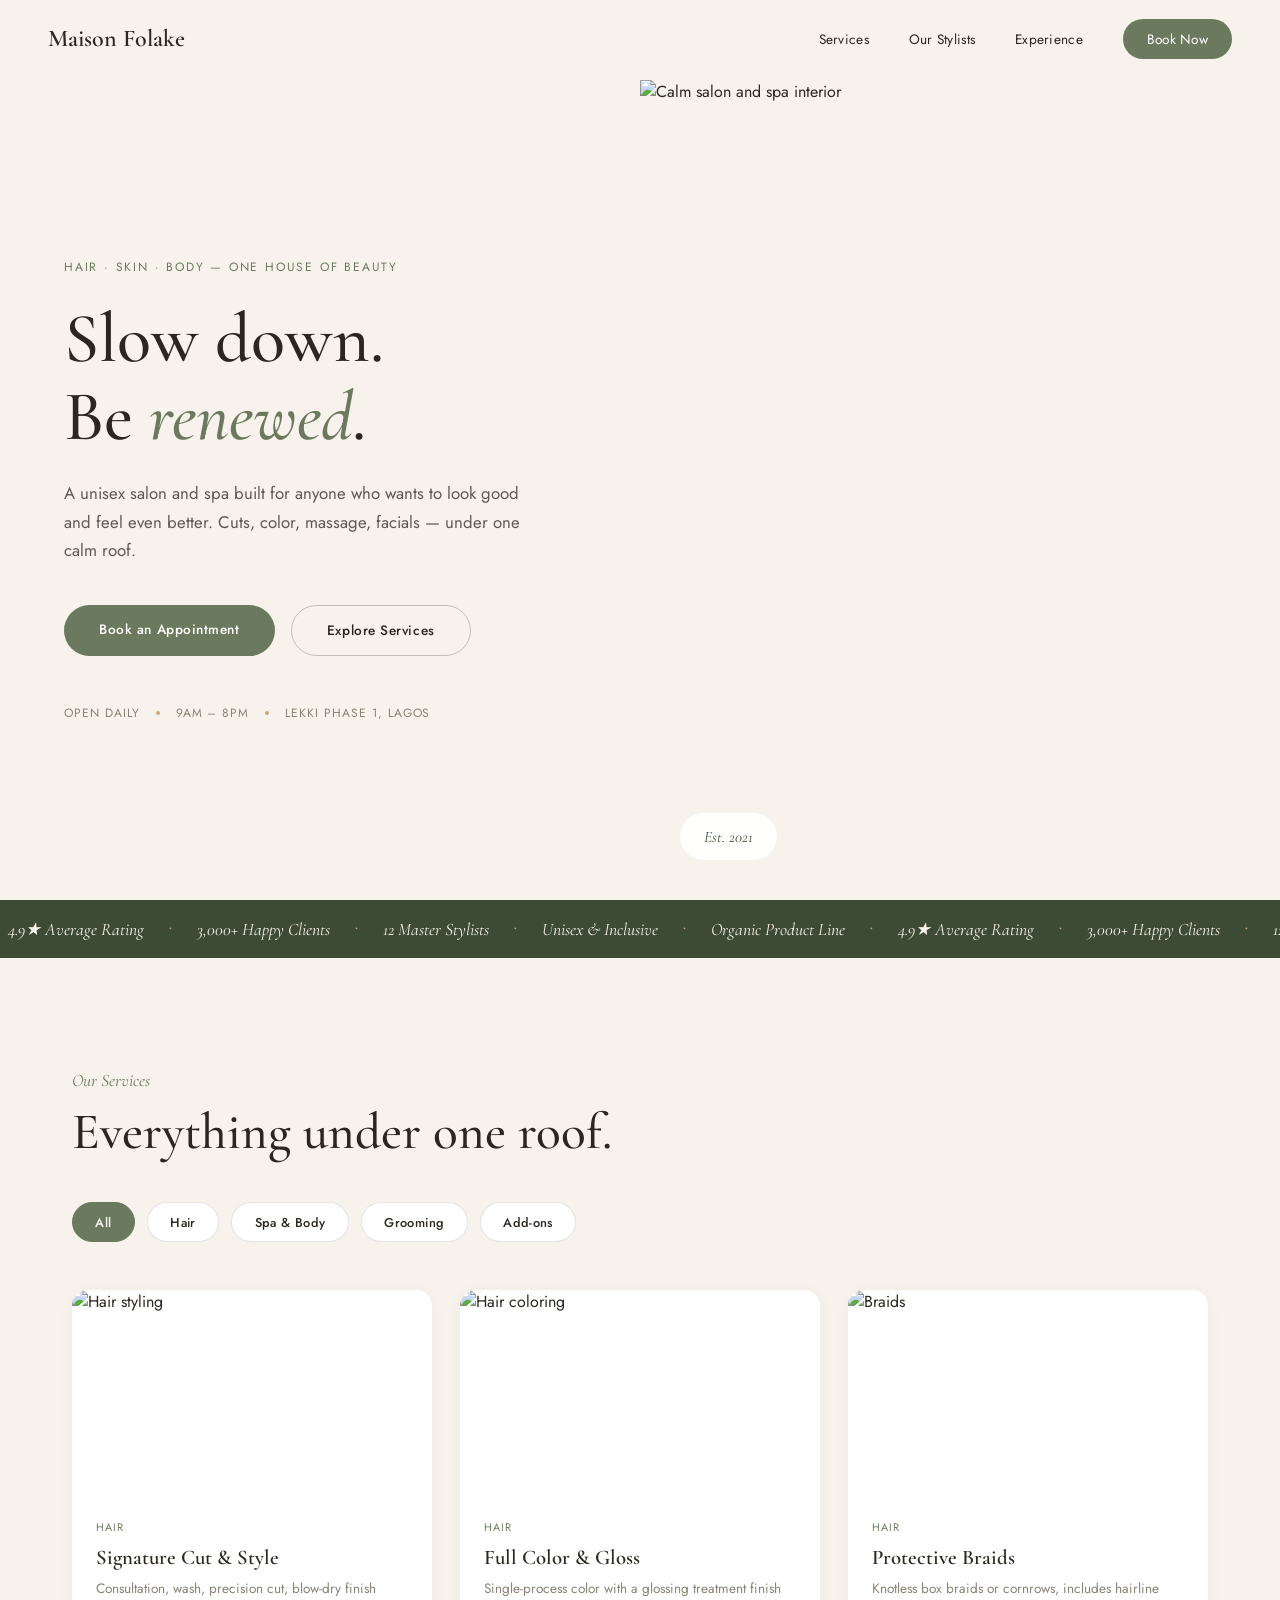
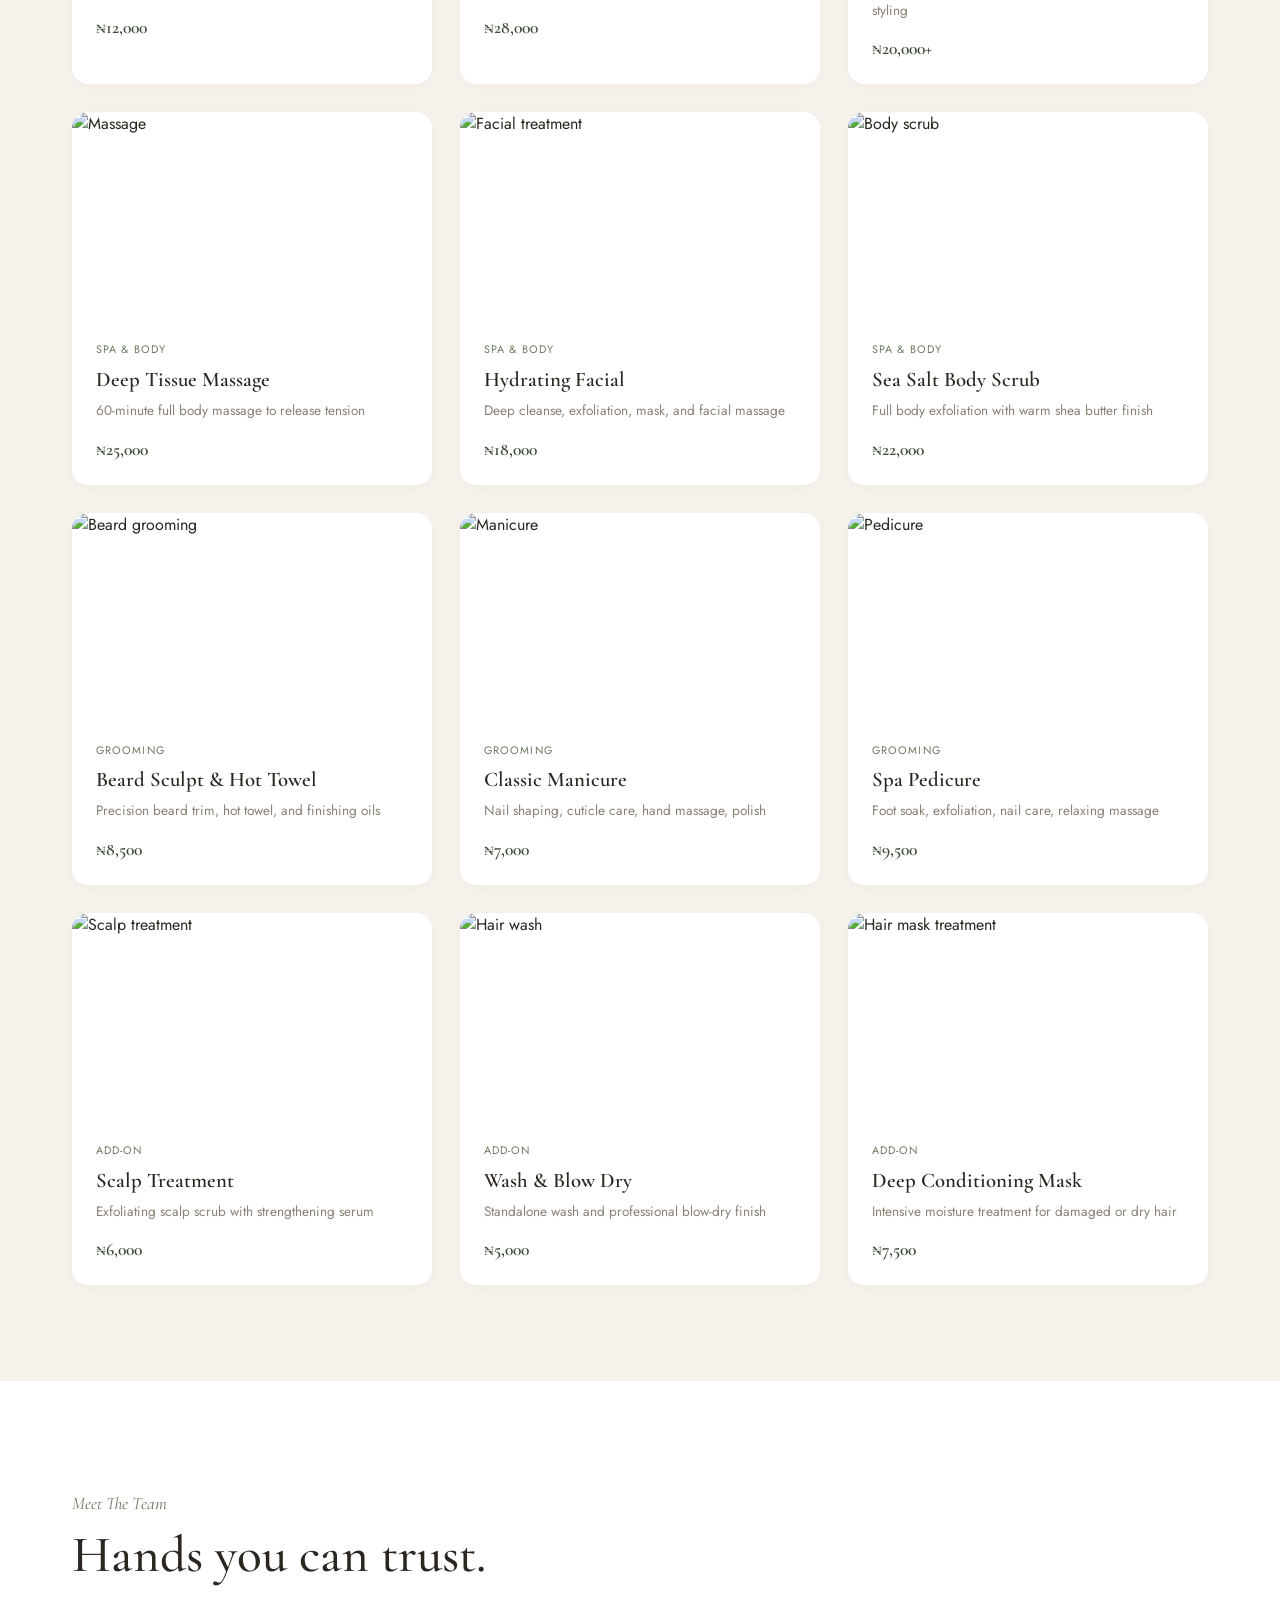
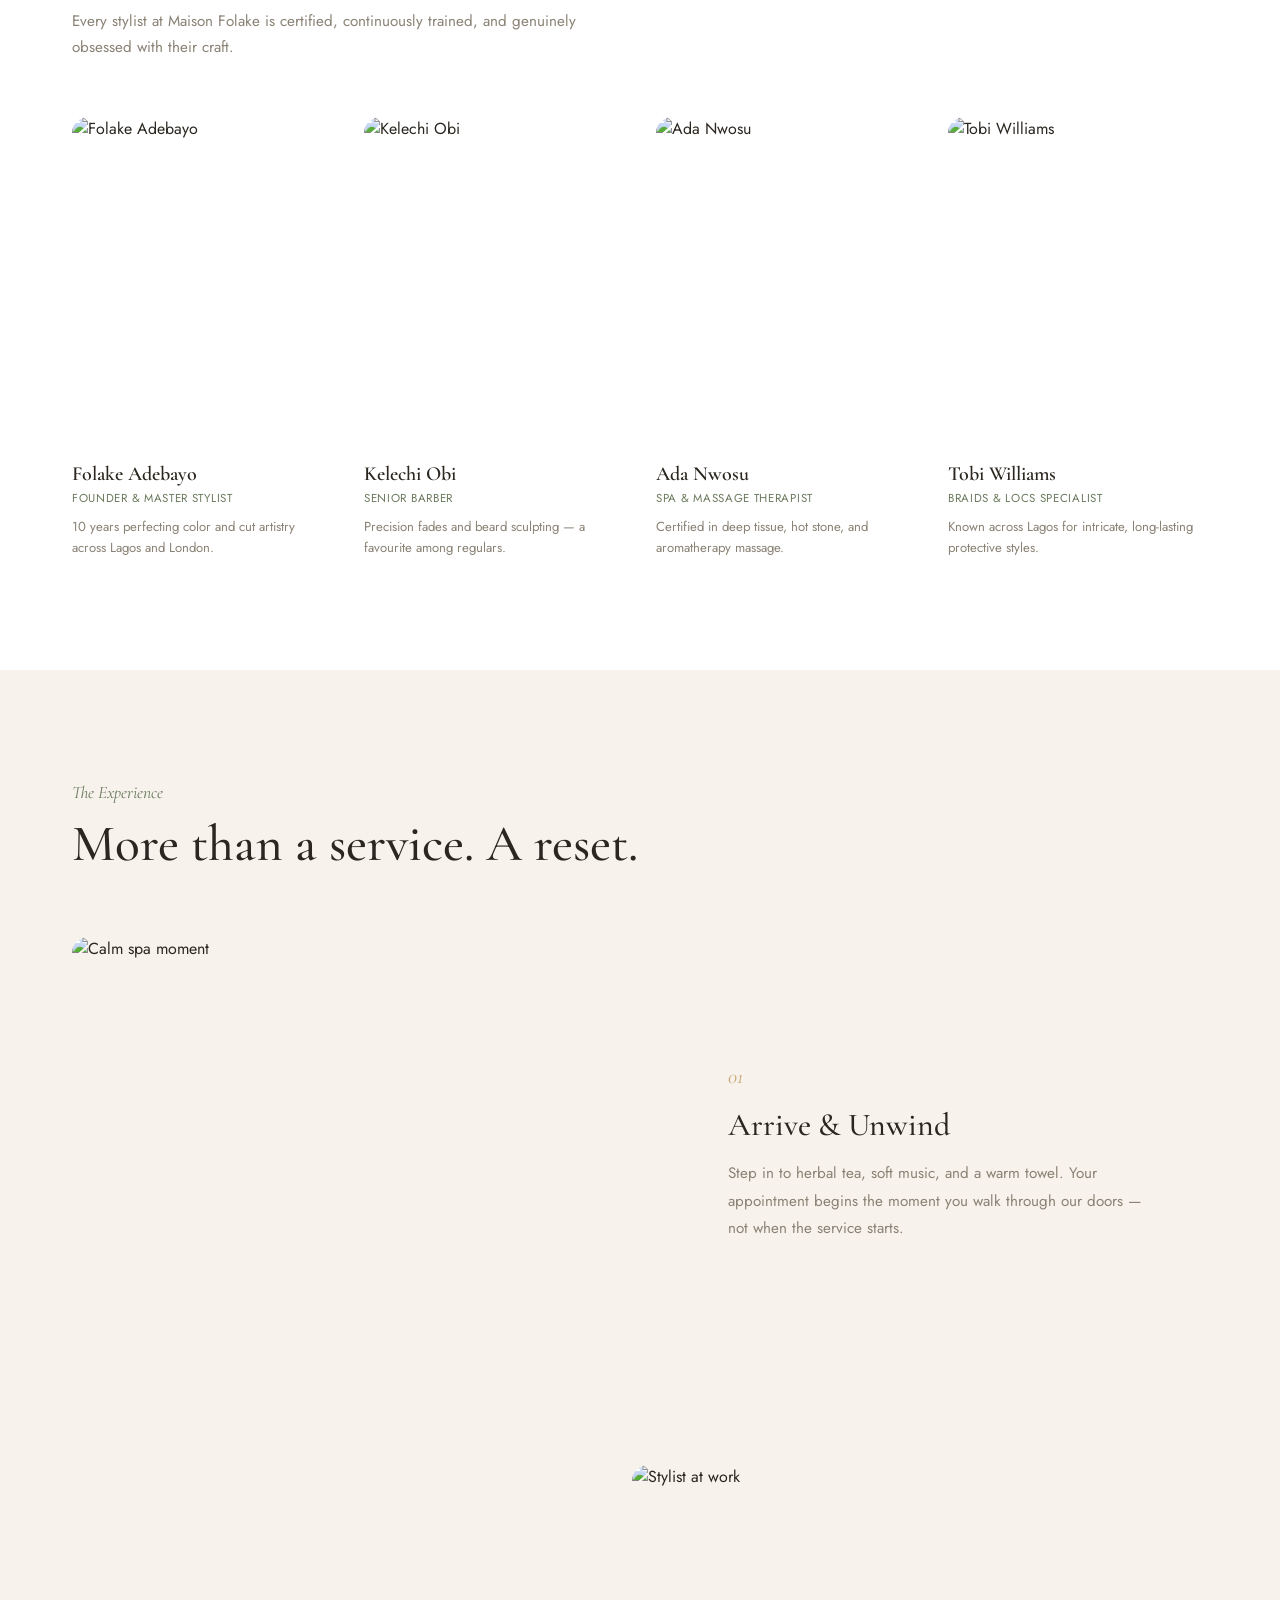
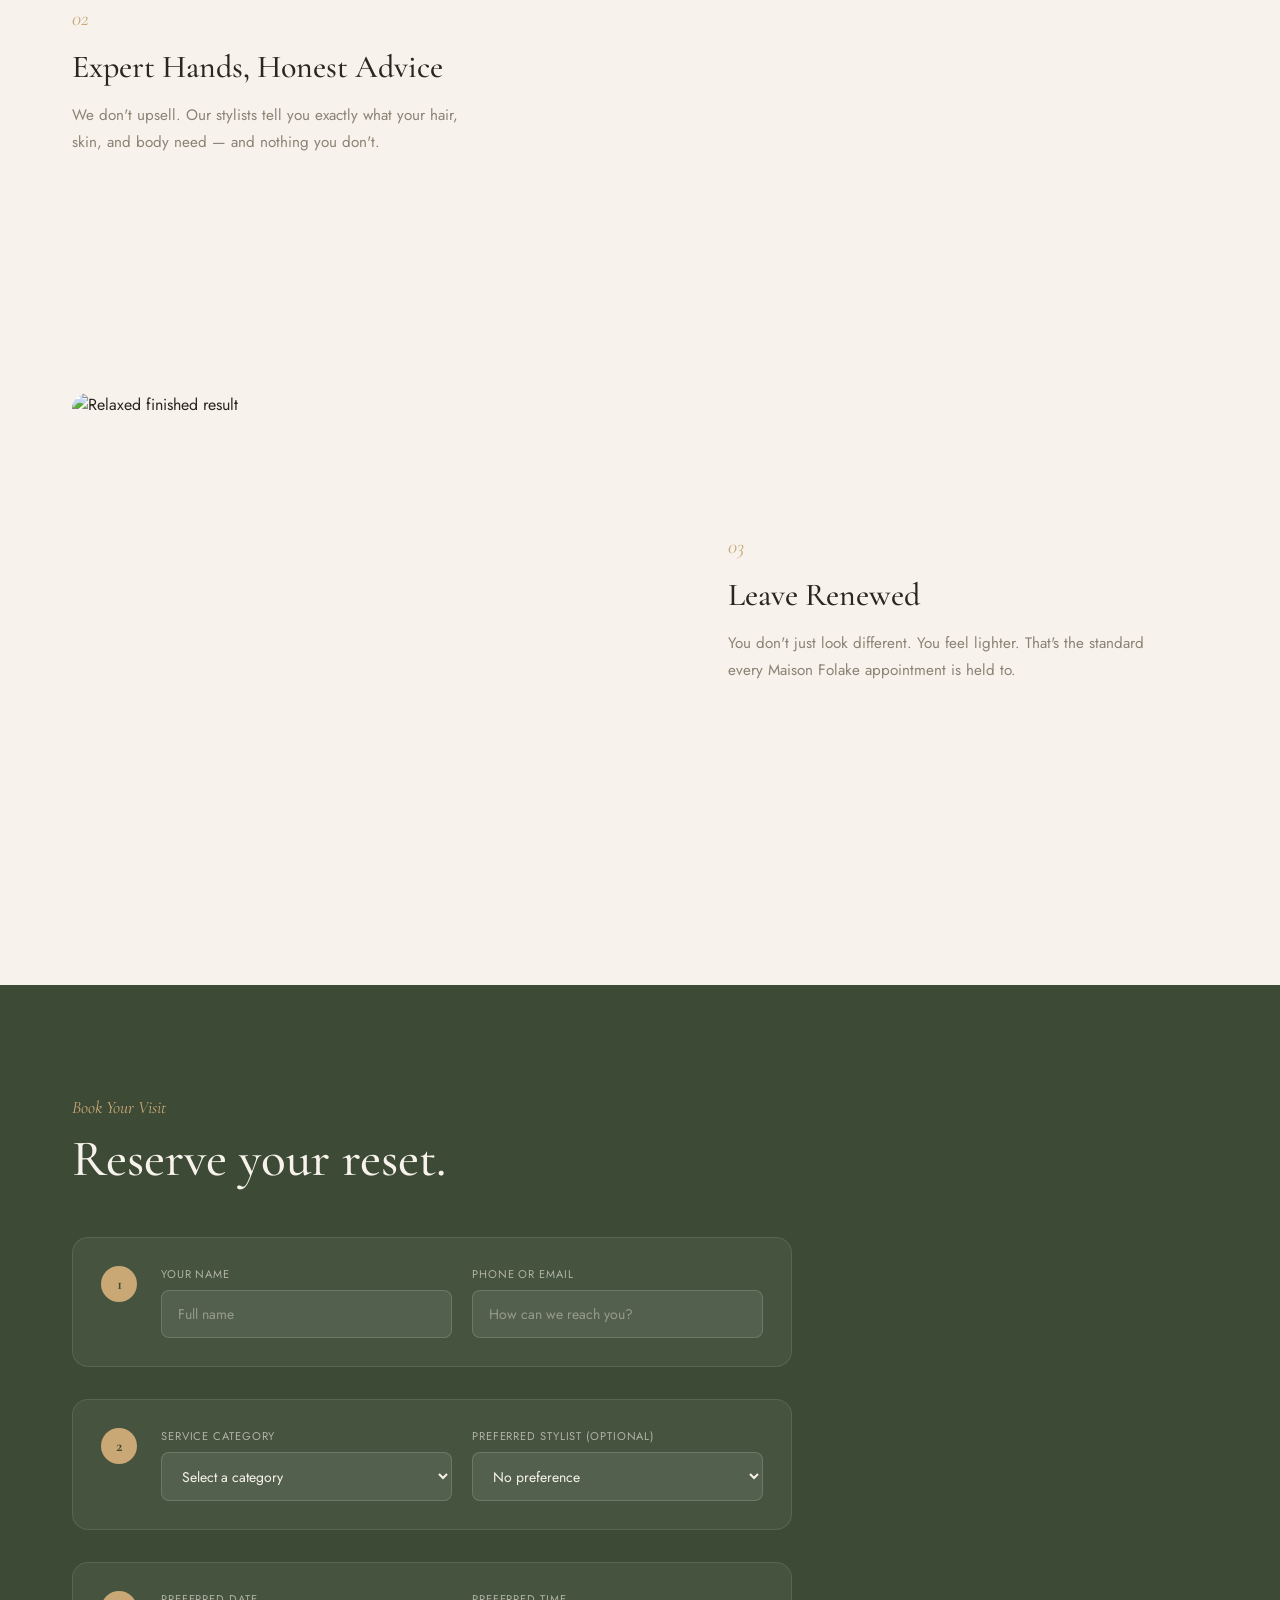
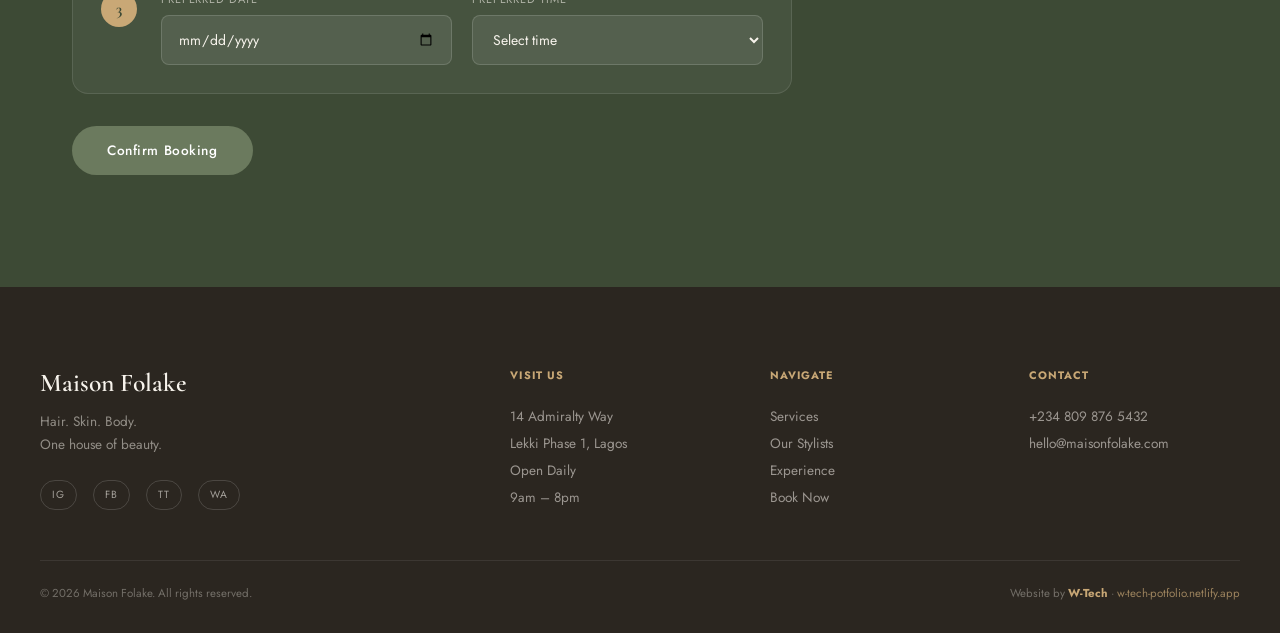
==== index.html @ 44c8b6e4 "Rename salon.html to index.html" ====
<!DOCTYPE html>
<html lang="en">
<head>
  <meta charset="UTF-8" />
  <meta name="viewport" content="width=device-width, initial-scale=1.0" />
  <title>Maison Folake — Salon & Spa</title>
  <link rel="preconnect" href="https://fonts.googleapis.com" />
  <link rel="preconnect" href="https://fonts.gstatic.com" crossorigin />
  <link href="https://fonts.googleapis.com/css2?family=Cormorant+Garamond:ital,wght@0,400;0,500;0,600;0,700;1,400;1,500&family=Jost:wght@300;400;500;600&display=swap" rel="stylesheet" />
  <link rel="stylesheet" href="salon.css" />
  <!-- EmailJS SDK — must load before salon.js so emailjs is available -->
  <script src="https://cdn.jsdelivr.net/npm/@emailjs/browser@4/dist/email.min.js"></script>
</head>
<body>

  <!-- =============================================
       NAV
  ============================================= -->
  <nav class="nav" id="nav">
    <a href="#" class="nav-logo">Maison Folake</a>
    <ul class="nav-links">
      <li><a href="#services">Services</a></li>
      <li><a href="#team">Our Stylists</a></li>
      <li><a href="#experience">Experience</a></li>
      <li><a href="#book" class="nav-cta" id="cta">Book Now</a></li>
    </ul>
    <button class="hamburger" id="hamburger" aria-label="Open menu">
      <span></span><span></span><span></span>
    </button>
  </nav>

  <div class="menu-overlay" id="menuOverlay"></div>

  <div class="mobile-menu" id="mobileMenu">
    <a href="#services" class="mobile-link">Services</a>
    <a href="#team" class="mobile-link">Our Stylists</a>
    <a href="#experience" class="mobile-link">Experience</a>
    <a href="#book" class="nav-cta">Book Now</a>
  </div>


  <!-- =============================================

       IMAGE: A calm, bright salon/spa interior or a relaxed
       treatment moment. Avoiding anything gendered.
  ============================================= -->
  <section class="hero" id="home">
    <div class="hero-text">
      <span class="hero-eyebrow">Hair · Skin · Body — One House of Beauty</span>
      <h1 class="hero-title">Slow down.<br />Be <em>renewed</em>.</h1>
      <p class="hero-sub">A unisex salon and spa built for anyone who wants to look good and feel even better. Cuts, color, massage, facials — under one calm roof.</p>
      <div class="hero-actions">
        <a href="#book" class="btn btn-sage">Book an Appointment</a>
        <a href="#services" class="btn btn-outline">Explore Services</a>
      </div>
      <div class="hero-meta">
        <span class="meta-mono">Open Daily</span>
        <span class="meta-divider"></span>
        <span class="meta-mono">9am – 8pm</span>
        <span class="meta-divider"></span>
        <span class="meta-mono">Lekki Phase 1, Lagos</span>
      </div>
    </div>
    <div class="hero-image">
      <!-- IMAGE: Replace src below -->
      <img src="https://images.unsplash.com/photo-1600948836101-f9ffda59d250?w=900&q=80" alt="Calm salon and spa interior" />
      <div class="hero-image-tag">
        <span class="tag-script">Est. 2021</span>
      </div>
    </div>
  </section>


  <!-- =============================================
       TRUST STRIP — horizontal auto-scrolling marquee
  ============================================= -->
  <div class="marquee-wrap">
    <div class="marquee-track">
      <span class="marquee-item">4.9★ Average Rating</span>
      <span class="marquee-dot">•</span>
      <span class="marquee-item">3,000+ Happy Clients</span>
      <span class="marquee-dot">•</span>
      <span class="marquee-item">12 Master Stylists</span>
      <span class="marquee-dot">•</span>
      <span class="marquee-item">Unisex & Inclusive</span>
      <span class="marquee-dot">•</span>
      <span class="marquee-item">Organic Product Line</span>
      <span class="marquee-dot">•</span>
      <!-- duplicate set for seamless loop -->
      <span class="marquee-item">4.9★ Average Rating</span>
      <span class="marquee-dot">•</span>
      <span class="marquee-item">3,000+ Happy Clients</span>
      <span class="marquee-dot">•</span>
      <span class="marquee-item">12 Master Stylists</span>
      <span class="marquee-dot">•</span>
      <span class="marquee-item">Unisex & Inclusive</span>
      <span class="marquee-dot">•</span>
      <span class="marquee-item">Organic Product Line</span>
      <span class="marquee-dot">•</span>
    </div>
  </div>


  <!-- =============================================
       SERVICES — Filterable card grid

       IMAGES: Each service card needs a small image.
       Search ideas per category:
         Hair      → "hair salon styling"
         Spa       → "spa massage treatment"
         Grooming  → "barber grooming beard"
         Add-ons   → "scalp treatment hair wash"
       Ideal size: 400x300px each
  ============================================= -->
  <section class="services" id="services">
    <div class="container">
      <span class="section-eyebrow">Our Services</span>
      <h2 class="section-title">Everything under one roof.</h2>

      <div class="filter-bar" role="tablist">
        <button class="filter-btn active" data-filter="all">All</button>
        <button class="filter-btn" data-filter="hair">Hair</button>
        <button class="filter-btn" data-filter="spa">Spa & Body</button>
        <button class="filter-btn" data-filter="grooming">Grooming</button>
        <button class="filter-btn" data-filter="addons">Add-ons</button>
      </div>

      <div class="service-grid" id="serviceGrid">

        <div class="service-card" data-category="hair">
          <div class="service-img">
            <img src="https://images.unsplash.com/photo-1567894340315-735d7c361db0?q=80&w=400&auto=format&fit=crop&ixlib=rb-4.1.0" alt="Hair styling" />
          </div>
          <div class="service-info">
            <span class="service-cat">Hair</span>
            <h3>Signature Cut & Style</h3>
            <p>Consultation, wash, precision cut, blow-dry finish</p>
            <span class="service-price">₦12,000</span>
          </div>
        </div>

        <div class="service-card" data-category="hair">
          <div class="service-img">
            <img src="https://plus.unsplash.com/premium_photo-1664537434872-db1649ce689f?q=80&w=400&auto=format&fit=crop&ixlib=rb-4.1.0" alt="Hair coloring" />
          </div>
          <div class="service-info">
            <span class="service-cat">Hair</span>
            <h3>Full Color & Gloss</h3>
            <p>Single-process color with a glossing treatment finish</p>
            <span class="service-price">₦28,000</span>
          </div>
        </div>

        <div class="service-card" data-category="hair">
          <div class="service-img">
            <img src="https://images.unsplash.com/photo-1763048208932-cbe149724374?q=80&w=400&auto=format&fit=crop&ixlib=rb-4.1.0" alt="Braids" />
          </div>
          <div class="service-info">
            <span class="service-cat">Hair</span>
            <h3>Protective Braids</h3>
            <p>Knotless box braids or cornrows, includes hairline styling</p>
            <span class="service-price">₦20,000+</span>
          </div>
        </div>

        <div class="service-card" data-category="spa">
          <div class="service-img">
            <img src="https://images.unsplash.com/photo-1677682693087-711e24efaa69?q=80&w=400&auto=format&fit=crop&ixlib=rb-4.1.0" alt="Massage" />
          </div>
          <div class="service-info">
            <span class="service-cat">Spa & Body</span>
            <h3>Deep Tissue Massage</h3>
            <p>60-minute full body massage to release tension</p>
            <span class="service-price">₦25,000</span>
          </div>
        </div>

        <div class="service-card" data-category="spa">
          <div class="service-img">
            <img src="https://images.unsplash.com/photo-1570172619644-dfd03ed5d881?w=400&q=80" alt="Facial treatment" />
          </div>
          <div class="service-info">
            <span class="service-cat">Spa & Body</span>
            <h3>Hydrating Facial</h3>
            <p>Deep cleanse, exfoliation, mask, and facial massage</p>
            <span class="service-price">₦18,000</span>
          </div>
        </div>

        <div class="service-card" data-category="spa">
          <div class="service-img">
            <img src="https://images.unsplash.com/photo-1571781926291-c477ebfd024b?w=400&q=80" alt="Body scrub" />
          </div>
          <div class="service-info">
            <span class="service-cat">Spa & Body</span>
            <h3>Sea Salt Body Scrub</h3>
            <p>Full body exfoliation with warm shea butter finish</p>
            <span class="service-price">₦22,000</span>
          </div>
        </div>

        <div class="service-card" data-category="grooming">
          <div class="service-img">
            <img src="https://images.unsplash.com/photo-1599351431202-1e0f0137899a?w=400&q=80" alt="Beard grooming" />
          </div>
          <div class="service-info">
            <span class="service-cat">Grooming</span>
            <h3>Beard Sculpt & Hot Towel</h3>
            <p>Precision beard trim, hot towel, and finishing oils</p>
            <span class="service-price">₦8,500</span>
          </div>
        </div>

        <div class="service-card" data-category="grooming">
          <div class="service-img">
            <img src="https://images.unsplash.com/photo-1610992015732-2449b76344bc?w=400&q=80" alt="Manicure" />
          </div>
          <div class="service-info">
            <span class="service-cat">Grooming</span>
            <h3>Classic Manicure</h3>
            <p>Nail shaping, cuticle care, hand massage, polish</p>
            <span class="service-price">₦7,000</span>
          </div>
        </div>

        <div class="service-card" data-category="grooming">
          <div class="service-img">
            <img src="https://images.unsplash.com/photo-1519014816548-bf5fe059798b?w=400&q=80" alt="Pedicure" />
          </div>
          <div class="service-info">
            <span class="service-cat">Grooming</span>
            <h3>Spa Pedicure</h3>
            <p>Foot soak, exfoliation, nail care, relaxing massage</p>
            <span class="service-price">₦9,500</span>
          </div>
        </div>

        <div class="service-card" data-category="addons">
          <div class="service-img">
            <img src="https://images.unsplash.com/photo-1519415943484-9fa1873496d4?w=400&q=80" alt="Scalp treatment" />
          </div>
          <div class="service-info">
            <span class="service-cat">Add-on</span>
            <h3>Scalp Treatment</h3>
            <p>Exfoliating scalp scrub with strengthening serum</p>
            <span class="service-price">₦6,000</span>
          </div>
        </div>

        <div class="service-card" data-category="addons">
          <div class="service-img">
            <img src="https://images.unsplash.com/photo-1522338242992-e1a54906a8da?w=400&q=80" alt="Hair wash" />
          </div>
          <div class="service-info">
            <span class="service-cat">Add-on</span>
            <h3>Wash & Blow Dry</h3>
            <p>Standalone wash and professional blow-dry finish</p>
            <span class="service-price">₦5,000</span>
          </div>
        </div>

        <div class="service-card" data-category="addons">
          <div class="service-img">
            <img src="https://images.unsplash.com/photo-1607779097040-26e80aa78e66?w=400&q=80" alt="Hair mask treatment" />
          </div>
          <div class="service-info">
            <span class="service-cat">Add-on</span>
            <h3>Deep Conditioning Mask</h3>
            <p>Intensive moisture treatment for damaged or dry hair</p>
            <span class="service-price">₦7,500</span>
          </div>
        </div>

      </div>
    </div>
  </section>


  <!-- =============================================
       MEET THE TEAM
       IMAGES: Portrait photos, friendly/professional headshots
       Ideal size: 400x500px (portrait orientation)
  ============================================= -->
  <section class="team" id="team">
    <div class="container">
      <span class="section-eyebrow">Meet The Team</span>
      <h2 class="section-title">Hands you can trust.</h2>
      <p class="team-intro">Every stylist at Maison Folake is certified, continuously trained, and genuinely obsessed with their craft.</p>

      <div class="team-grid">
        <div class="team-card">
          <div class="team-img">
            <img src="https://images.unsplash.com/photo-1699220274995-a37956b7e43e?w=400&q=75&auto=format&fit=crop&ixlib=rb-4.1.0" alt="Folake Adebayo" />
          </div>
          <h3>Folake Adebayo</h3>
          <span class="team-role">Founder & Master Stylist</span>
          <p>10 years perfecting color and cut artistry across Lagos and London.</p>
        </div>

        <div class="team-card">
          <div class="team-img">
            <img src="https://images.unsplash.com/photo-1523477800337-966dbabe060b?w=400&q=75&auto=format&fit=crop&ixlib=rb-4.1.0" alt="Kelechi Obi" />
          </div>
          <h3>Kelechi Obi</h3>
          <span class="team-role">Senior Barber</span>
          <p>Precision fades and beard sculpting — a favourite among regulars.</p>
        </div>

        <div class="team-card">
          <div class="team-img">
            <img src="https://images.unsplash.com/photo-1651446924721-57593c3a4e52?w=400&q=75&auto=format&fit=crop&ixlib=rb-4.1.0" alt="Ada Nwosu" />
          </div>
          <h3>Ada Nwosu</h3>
          <span class="team-role">Spa & Massage Therapist</span>
          <p>Certified in deep tissue, hot stone, and aromatherapy massage.</p>
        </div>

        <div class="team-card">
          <div class="team-img">
            <img src="https://images.unsplash.com/photo-1593717761902-ac814190dc8e?w=400&q=75&auto=format&fit=crop&ixlib=rb-4.1.0" alt="Tobi Williams" />
          </div>
          <h3>Tobi Williams</h3>
          <span class="team-role">Braids & Locs Specialist</span>
          <p>Known across Lagos for intricate, long-lasting protective styles.</p>
        </div>
      </div>
    </div>
  </section>


  <!-- =============================================
       THE EXPERIENCE — editorial alternating layout
       IMAGES: 3 calming, editorial spa/salon moments
       Search: "spa relaxation editorial" / "salon natural light moment" if needed
       Ideal size: 1000x700px each
  ============================================= -->
  <section class="experience" id="experience">
    <div class="container">
      <span class="section-eyebrow">The Experience</span>
      <h2 class="section-title">More than a service. A reset.</h2>
    </div>

    <div class="experience-row">
      <div class="experience-img">
        <img src="https://images.unsplash.com/photo-1540555700478-4be289fbecef?w=1000&q=80" alt="Calm spa moment" />
      </div>
      <div class="experience-text">
        <span class="exp-num">01</span>
        <h3>Arrive & Unwind</h3>
        <p>Step in to herbal tea, soft music, and a warm towel. Your appointment begins the moment you walk through our doors — not when the service starts.</p>
      </div>
    </div>

    <div class="experience-row reverse">
      <div class="experience-img">
        <img src="https://images.unsplash.com/photo-1519415510236-718bdfcd89c8?w=1000&q=80" alt="Stylist at work" />
      </div>
      <div class="experience-text">
        <span class="exp-num">02</span>
        <h3>Expert Hands, Honest Advice</h3>
        <p>We don't upsell. Our stylists tell you exactly what your hair, skin, and body need — and nothing you don't.</p>
      </div>
    </div>

    <div class="experience-row">
      <div class="experience-img">
        <img src="https://images.unsplash.com/photo-1604654894610-df63bc536371?w=1000&q=80" alt="Relaxed finished result" />
      </div>
      <div class="experience-text">
        <span class="exp-num">03</span>
        <h3>Leave Renewed</h3>
        <p>You don't just look different. You feel lighter. That's the standard every Maison Folake appointment is held to.</p>
      </div>
    </div>
  </section>


  <!-- =============================================
       BOOKING — stepped visual layout
  ============================================= -->
  <section class="book-section" id="book">
    <div class="container">
      <span class="section-eyebrow">Book Your Visit</span>
      <h2 class="section-title">Reserve your reset.</h2>

      <form class="book-form" id="bookForm">
        <div class="step">
          <span class="step-num">1</span>
          <div class="step-fields">
            <div class="form-group">
              <label for="name">Your Name</label>
              <input type="text" id="name" placeholder="Full name" required />
            </div>
            <div class="form-group">
              <label for="contact">Phone or Email</label>
              <input type="text" id="contact" placeholder="How can we reach you?" required />
            </div>
          </div>
        </div>

        <div class="step">
          <span class="step-num">2</span>
          <div class="step-fields">
            <div class="form-group">
              <label for="category">Service Category</label>
              <select id="category" required>
                <option value="">Select a category</option>
                <option>Hair</option>
                <option>Spa & Body</option>
                <option>Grooming</option>
                <option>Not sure — advise me</option>
              </select>
            </div>
            <div class="form-group">
              <label for="stylist">Preferred Stylist (optional)</label>
              <select id="stylist">
                <option value="">No preference</option>
                <option>Folake Adebayo</option>
                <option>Kelechi Obi</option>
                <option>Ada Nwosu</option>
                <option>Tobi Williams</option>
              </select>
            </div>
          </div>
        </div>

        <div class="step">
          <span class="step-num">3</span>
          <div class="step-fields">
            <div class="form-group">
              <label for="bdate">Preferred Date</label>
              <input type="date" id="bdate" required />
            </div>
            <div class="form-group">
              <label for="btime">Preferred Time</label>
              <select id="btime" required>
                <option value="">Select time</option>
                <option>9:00 AM</option>
                <option>10:00 AM</option>
                <option>11:00 AM</option>
                <option>12:00 PM</option>
                <option>1:00 PM</option>
                <option>2:00 PM</option>
                <option>3:00 PM</option>
                <option>4:00 PM</option>
                <option>5:00 PM</option>
                <option>6:00 PM</option>
                <option>7:00 PM</option>
              </select>
            </div>
          </div>
        </div>

        <button type="submit" class="btn btn-sage full-btn">Confirm Booking</button>
        <div class="form-success" id="formSuccess">
          ✓ Booking received — we'll confirm by phone or email shortly.
        </div>
      </form>
    </div>
  </section>


  <!-- =============================================
       FOOTER
  ============================================= -->
  <footer class="footer">
    <div class="footer-inner">
      <div class="footer-brand">
        <span class="footer-logo">Maison Folake</span>
        <p>Hair. Skin. Body.<br />One house of beauty.</p>
        <div class="footer-social">
          <a href="#" aria-label="Instagram">IG</a>
          <a href="#" aria-label="Facebook">FB</a>
          <a href="#" aria-label="TikTok">TT</a>
          <a href="#" aria-label="WhatsApp">WA</a>
        </div>
      </div>
      <div class="footer-col">
        <h4>Visit Us</h4>
        <p>14 Admiralty Way<br />Lekki Phase 1, Lagos</p>
        <p>Open Daily<br />9am – 8pm</p>
      </div>
      <div class="footer-col">
        <h4>Navigate</h4>
        <a href="#services">Services</a>
        <a href="#team">Our Stylists</a>
        <a href="#experience">Experience</a>
        <a href="#book">Book Now</a>
      </div>
      <div class="footer-col">
        <h4>Contact</h4>
        <a href="tel:+2348098765432">+234 809 876 5432</a>
        <a href="mailto:hello@maisonfolake.com">hello@maisonfolake.com</a>
      </div>
    </div>
    <div class="footer-bottom">
      <span>© 2026 Maison Folake. All rights reserved.</span>
      <span class="footer-credit">
        Website by <strong>W-Tech</strong> ·
        <a href="https://w-tech-potfolio.netlify.app" target="_blank">w-tech-potfolio.netlify.app</a>
      </span>
    </div>
  </footer>

  <script src="salon.js"></script>
</body>
</html>
---- salon.css ----
/* ============================================================
   MAISON FOLAKE — salon.css

   PALETTE:
   --cream:      #F7F3EC  (page background)
   --white:      #FFFFFF  (cards)
   --sage:       #6B7A5E  (primary accent)
   --sage-dark:  #3D4A35  (hover, dark accents)
   --gold:       #C9A876  (secondary accent)
   --ink:        #2B2620  (body text)

   FONTS:
   Display → Cormorant Garamond
   Body    → Jost
============================================================ */

*, *::before, *::after { box-sizing: border-box; margin: 0; padding: 0; }

:root {
  --cream:     #F7F3EC;
  --white:     #FFFFFF;
  --sage:      #6B7A5E;
  --sage-dark: #3D4A35;
  --gold:      #C9A876;
  --ink:       #2B2620;
  --muted:     #8A8275;
  --display:   'Cormorant Garamond', Georgia, serif;
  --body:      'Jost', system-ui, sans-serif;
}

html { scroll-behavior: smooth; }

body {
  font-family: var(--body);
  background: var(--cream);
  color: var(--ink);
  overflow-x: hidden;
}

img { display: block; width: 100%; height: 100%; object-fit: cover; }
a   { text-decoration: none; color: inherit; }


/* ============================================================
   UTILITIES
============================================================ */

.container { max-width: 1200px; margin: 0 auto; padding: 0 2rem; }

.section-eyebrow {
  display: block;
  font-family: var(--display);
  font-style: italic;
  font-size: 1.1rem;
  color: var(--sage);
  margin-bottom: 0.75rem;
}

.section-title {
  font-family: var(--display);
  font-weight: 500;
  font-size: clamp(2rem, 4vw, 3.2rem);
  color: var(--ink);
  line-height: 1.15;
  margin-bottom: 1.5rem;
}

.btn {
  display: inline-block;
  font-family: var(--body);
  font-size: 0.85rem;
  font-weight: 500;
  letter-spacing: 0.04em;
  padding: 0.9rem 2.2rem;
  border-radius: 100px;   /* pill shape */
  transition: all 0.25s ease;
  cursor: pointer;
  border: none;
}
.btn-sage { background: var(--sage); color: var(--white); }
.btn-sage:hover {
  background: var(--sage-dark);
  transform: translateY(-1px);
  box-shadow: 0 10px 24px rgba(107,122,94,0.3);
}
.btn-outline {
  background: transparent;
  color: var(--ink);
  border: 1px solid rgba(43,38,32,0.25);
}
.btn-outline:hover { border-color: var(--sage); color: var(--sage); }


/* ============================================================
   NAV
============================================================ */

.nav {
  position: fixed;
  top: 0; left: 0; right: 0;
  z-index: 100;
  display: flex;
  align-items: center;
  justify-content: space-between;
  padding: 1.5rem 3rem;
  transition: all 0.4s ease;
}
.nav.scrolled {
  background: rgba(247,243,236,0.95);
  backdrop-filter: blur(10px);
  padding: 1rem 3rem;
  box-shadow: 0 10px 20px var(--white);
}
.nav-logo {
  font-family: var(--display);
  font-size: 1.5rem;
  font-weight: 600;
  color: var(--ink);
}
.nav-links { display: flex; gap: 2.5rem; list-style: none; align-items: center; }
.nav-links a {
  font-size: 0.85rem;
  font-weight: 400;
  color: var(--ink);
  letter-spacing: 0.02em;
  transition: color 0.2s;
}
.nav-links a:hover { color: var(--sage); }
.nav-cta {
  background: var(--sage) !important;
  color: var(--white) !important;
  padding: 0.6rem 1.5rem;
  border-radius: 100px;
}
.nav-cta:hover { background: var(--sage-dark) !important; }

.hamburger {
  display: none;
  flex-direction: column;
  gap: 5px;
  background: none;
  border: none;
  cursor: pointer;
}
.hamburger span { display: block; width: 24px; height: 1.5px; background: var(--ink); }

.menu-overlay {
  position: fixed;
  background-color: var(--ink);
  display: none;
  z-index: 95;
  inset: 0;
  transform: translate(10px);
  transition: transform 0.3s ease, opacity 0.3s ease;
}

.menu-overlay.open {
  display: flex;
  opacity: 0.6;
  transform: translate(-10px);
}

.mobile-menu {
  position: fixed;
  inset: 0;
  background: var(--cream);
  z-index: 99;
  display: flex;
  flex-direction: column;
  align-items: center;
  max-height: 0;
  justify-content: center;
  gap: 1.5rem;
  transform: translateY(-10px);
  box-shadow: 0 5px 10px var(--white);

  opacity: 0;
  visibility: hidden;
  pointer-events: none;
  transition: opacity 0.6s ease, visibility 0.4s ease, transform 0.5s ease;
}
.mobile-menu.open {
  opacity: 1;
  visibility: visible;
  pointer-events: auto;
  max-height: 400px;
  transition: all 0.4s ease;
}

.mobile-link {
  font-family: var(--display);
  font-size: 1.3rem;
  font-weight: 500;
  color: var(--ink);
  letter-spacing: 0.02em;
  padding: 0.4rem 0;
  position: relative;;

  /* Each link fades + lifts in slightly after the menu background fades in */
  opacity: 0;
  transform: translateY(10px);
  transition: opacity 0.6s ease, transform 0.6s ease, color 0.2s ease;
}
.mobile-menu.open .mobile-link {
  opacity: 1;
  transform: translateY(0);
}
/* Stagger each link slightly so they don't all arrive at once */
.mobile-menu.open .mobile-link:nth-child(1) { transition-delay: 0.08s; }
.mobile-menu.open .mobile-link:nth-child(2) { transition-delay: 0.14s; }
.mobile-menu.open .mobile-link:nth-child(3) { transition-delay: 0.2s; }
.mobile-menu.open .mobile-link:nth-child(4) { transition-delay: 0.26s; }

.mobile-link:hover { color: var(--sage); }

/* Small underline accent that grows on hover — adds polish */
.mobile-link::after {
  content: '';
  position: absolute;
  left: 50%;
  bottom: 0;
  width: 0;
  height: 1px;
  background: var(--sage);
  transition: width 0.25s ease, left 0.25s ease;
}
.mobile-link:hover::after { width: 100%; left: 0; }

/* Locks background scrolling while the mobile menu is open.
   Toggled via JS by adding class="menu-open" to <body> */
body.menu-open {
  overflow-y: hidden;
}


/* ============================================================
   HERO — split screen layout
============================================================ */

.hero {
  display: grid;
  grid-template-columns: 1fr 1fr;
  min-height: 100vh;
  padding-top: 80px;
}
.hero-text {
  display: flex;
  flex-direction: column;
  justify-content: center;
  padding: 4rem 5vw;
}
.hero-eyebrow {
  font-family: var(--body);
  font-size: 0.75rem;
  letter-spacing: 0.15em;
  text-transform: uppercase;
  color: var(--sage);
  margin-bottom: 1.5rem;
}
.hero-title {
  font-family: var(--display);
  font-size: clamp(3rem, 5.5vw, 5rem);
  font-weight: 500;
  color: var(--ink);
  line-height: 1.1;
  margin-bottom: 1.5rem;
}
.hero-title em { font-style: italic; color: var(--sage); }
.hero-sub {
  font-size: 1.05rem;
  color: var(--ink);
  opacity: 0.75;
  line-height: 1.7;
  max-width: 460px;
  margin-bottom: 2.5rem;
}
.hero-actions { display: flex; gap: 1rem; flex-wrap: wrap; margin-bottom: 3rem; }
.hero-meta { display: flex; align-items: center; gap: 1rem; flex-wrap: wrap; }
.meta-mono {
  font-size: 0.75rem;
  letter-spacing: 0.08em;
  text-transform: uppercase;
  color: var(--muted);
}
.meta-divider { width: 4px; height: 4px; border-radius: 50%; background: var(--gold); }

.hero-image {
  position: relative;
  overflow: hidden;
}
.hero-image-tag {
  position: absolute;
  bottom: 2.5rem;
  left: 2.5rem;
  background: rgba(255,255,255,0.92);
  padding: 0.75rem 1.5rem;
  border-radius: 100px;
}
.tag-script {
  font-family: var(--display);
  font-style: italic;
  font-size: 1rem;
  color: var(--sage-dark);
}


/* ============================================================
   MARQUEE — horizontal auto-scroll trust strip
============================================================ */

.marquee-wrap {
  background: var(--sage-dark);
  padding: 1.1rem 0;
  overflow: hidden;
  white-space: nowrap;
}
.marquee-track {
  display: inline-flex;
  align-items: center;
  gap: 1rem;
  animation: scrollMarquee 28s linear infinite;
}
@keyframes scrollMarquee {
  from { transform: translateX(0); }
  to   { transform: translateX(-50%); }
}
.marquee-item {
  font-family: var(--display);
  font-style: italic;
  font-size: 1.1rem;
  color: var(--cream);
  padding: 0 0.5rem;
}
.marquee-dot { color: var(--gold); font-size: 1rem; }


/* ============================================================
   SERVICES — filterable card grid
============================================================ */

.services { padding: 7rem 2rem 6rem; }
.services .section-title { margin-bottom: 2.5rem; }

.filter-bar {
  display: flex;
  gap: 0.75rem;
  margin-bottom: 3rem;
  flex-wrap: wrap;
}
.filter-btn {
  font-family: var(--body);
  font-size: 0.8rem;
  font-weight: 500;
  letter-spacing: 0.03em;
  color: var(--ink);
  background: var(--white);
  border: 1px solid rgba(43,38,32,0.12);
  padding: 0.6rem 1.4rem;
  border-radius: 100px;
  cursor: pointer;
  transition: all 0.25s;
}
.filter-btn:hover { border-color: var(--sage); }
.filter-btn.active {
  background: var(--sage);
  color: var(--white);
  border-color: var(--sage);
}

.service-grid {
  display: grid;
  grid-template-columns: repeat(3, 1fr);
  gap: 1.75rem;
}
.service-card {
  background: var(--white);
  border-radius: 16px;
  overflow: hidden;
  transition: opacity 0.4s ease, transform 0.4s ease;
  box-shadow: 0 2px 16px rgba(43,38,32,0.04);
}
.service-card.hidden {
  display: none;
}
.service-img { height: 200px; overflow: hidden; }
.service-img img { transition: transform 0.5s ease; }
.service-card:hover .service-img img { transform: scale(1.05); }

.service-info { padding: 1.5rem; }
.service-cat {
  display: inline-block;
  font-size: 0.68rem;
  letter-spacing: 0.1em;
  text-transform: uppercase;
  color: var(--sage);
  margin-bottom: 0.6rem;
}
.service-info h3 {
  font-family: var(--display);
  font-size: 1.3rem;
  font-weight: 600;
  color: var(--ink);
  margin-bottom: 0.5rem;
}
.service-info p {
  font-size: 0.85rem;
  color: var(--muted);
  line-height: 1.6;
  margin-bottom: 1rem;
}
.service-price {
  font-family: var(--display);
  font-size: 1.1rem;
  font-weight: 600;
  color: var(--sage-dark);
}


/* ============================================================
   TEAM
============================================================ */

.team { background: var(--white); padding: 7rem 2rem; }
.team-intro {
  max-width: 520px;
  color: var(--muted);
  line-height: 1.7;
  margin-bottom: 3.5rem;
  font-size: 0.95rem;
}
.team-grid {
  display: grid;
  grid-template-columns: repeat(4, 1fr);
  gap: 2rem;
}
.team-card { text-align: left; }
.team-img {
  width: 100%;
  aspect-ratio: 4/5;
  border-radius: 16px;
  overflow: hidden;
  margin-bottom: 1.25rem;
}
.team-card h3 {
  font-family: var(--display);
  font-size: 1.25rem;
  font-weight: 600;
  color: var(--ink);
  margin-bottom: 0.25rem;
}
.team-role {
  display: block;
  font-size: 0.72rem;
  letter-spacing: 0.06em;
  text-transform: uppercase;
  color: var(--sage);
  margin-bottom: 0.6rem;
}
.team-card p { font-size: 0.82rem; color: var(--muted); line-height: 1.6; }


/* ============================================================
   EXPERIENCE — editorial alternating layout
============================================================ */

.experience { padding: 7rem 2rem 4rem; }
.experience .container { margin-bottom: 4rem; }

.experience-row {
  display: grid;
  grid-template-columns: 1.2fr 1fr;
  gap: 5rem;
  align-items: center;
  max-width: 1200px;
  margin: 0 auto 6rem;
  padding: 0 2rem;
}
.experience-row.reverse { grid-template-columns: 1fr 1.2fr; }
.experience-row.reverse .experience-img { order: 2; }
.experience-row.reverse .experience-text { order: 1; }

.experience-img {
  border-radius: 16px;
  overflow: hidden;
  aspect-ratio: 4/3;
}
.exp-num {
  display: block;
  font-family: var(--display);
  font-style: italic;
  font-size: 1.3rem;
  color: var(--gold);
  margin-bottom: 1rem;
}
.experience-text h3 {
  font-family: var(--display);
  font-size: 2rem;
  font-weight: 500;
  color: var(--ink);
  margin-bottom: 1rem;
}
.experience-text p {
  color: var(--muted);
  line-height: 1.8;
  font-size: 0.95rem;
  max-width: 420px;
}


/* ============================================================
   BOOKING — stepped visual layout
============================================================ */

.book-section { background: var(--sage-dark); padding: 7rem 2rem; }
.book-section .section-eyebrow { color: var(--gold); }
.book-section .section-title { color: var(--cream); margin-bottom: 3rem; }

.book-form {
  max-width: 720px;
  display: flex;
  flex-direction: column;
  gap: 2rem;
}
.step {
  display: flex;
  gap: 1.5rem;
  align-items: flex-start;
  background: rgba(255,255,255,0.05);
  border: 1px solid rgba(255,255,255,0.1);
  border-radius: 16px;
  padding: 1.75rem;
}
.step-num {
  flex-shrink: 0;
  width: 36px;
  height: 36px;
  border-radius: 50%;
  background: var(--gold);
  color: var(--sage-dark);
  font-family: var(--display);
  font-weight: 700;
  font-size: 1rem;
  display: flex;
  align-items: center;
  justify-content: center;
}
.step-fields {
  flex: 1;
  display: grid;
  grid-template-columns: 1fr 1fr;
  gap: 1.25rem;
}
.form-group { display: flex; flex-direction: column; gap: 0.5rem; }
.form-group label {
  font-size: 0.7rem;
  letter-spacing: 0.08em;
  text-transform: uppercase;
  color: var(--cream);
  opacity: 0.6;
}
.form-group input, .form-group select {
  background: rgba(255,255,255,0.08);
  border: 1px solid rgba(255,255,255,0.15);
  border-radius: 8px;
  padding: 0.8rem 1rem;
  color: var(--cream);
  font-family: var(--body);
  font-size: 0.875rem;
  outline: none;
  width: 100%;
}
.form-group input::placeholder { color: rgba(247,243,236,0.4); }
.form-group input:focus, .form-group select:focus { border-color: var(--gold); }
.form-group select option { background: var(--sage-dark); color: var(--cream); }

.full-btn { align-self: flex-start; }

.form-success {
  display: none;
  background: rgba(201,168,118,0.15);
  border: 1px solid var(--gold);
  color: var(--gold);
  padding: 1rem 1.5rem;
  border-radius: 12px;
  font-size: 0.875rem;
}
.form-success.show { display: block; }


/* ============================================================
   FOOTER
============================================================ */

.footer { background: var(--ink); padding: 5rem 2rem 2rem; }
.footer-inner {
  max-width: 1200px;
  margin: 0 auto;
  display: grid;
  grid-template-columns: 2fr 1fr 1fr 1fr;
  gap: 3rem;
  padding-bottom: 3rem;
  border-bottom: 1px solid rgba(255,255,255,0.08);
}
.footer-logo {
  display: block;
  font-family: var(--display);
  font-size: 1.6rem;
  font-weight: 600;
  color: var(--cream);
  margin-bottom: 0.75rem;
}
.footer-brand p { font-size: 0.85rem; color: rgba(247,243,236,0.5); line-height: 1.7; margin-bottom: 1.5rem; }
.footer-social { display: flex; gap: 1rem; }
.footer-social a {
  font-size: 0.65rem;
  letter-spacing: 0.08em;
  color: rgba(247,243,236,0.6);
  border: 1px solid rgba(255,255,255,0.15);
  padding: 0.4rem 0.7rem;
  border-radius: 100px;
}
.footer-social a:hover { color: var(--gold); border-color: var(--gold); }

.footer-col h4 {
  font-size: 0.68rem;
  letter-spacing: 0.1em;
  text-transform: uppercase;
  color: var(--gold);
  margin-bottom: 1.25rem;
}
.footer-col p, .footer-col a {
  display: block;
  font-size: 0.85rem;
  color: rgba(247,243,236,0.55);
  line-height: 2;
}
.footer-col a:hover { color: var(--cream); }

.footer-bottom {
  max-width: 1200px;
  margin: 1.5rem auto 0;
  display: flex;
  justify-content: space-between;
  font-size: 0.72rem;
  color: rgba(247,243,236,0.35);
  flex-wrap: wrap;
  gap: 0.5rem;
}
.footer-credit strong { color: var(--gold); }
.footer-credit a { color: var(--gold); opacity: 0.7; }


/* ============================================================
   SCROLL FADE-IN
============================================================ */

.fade-in { opacity: 0; transform: translateY(24px); transition: opacity 0.7s ease, transform 0.7s ease; }
.fade-in.visible { opacity: 1; transform: none; }


/* ============================================================
   RESPONSIVE
============================================================ */

@media (max-width: 1024px) {
  .hero { grid-template-columns: 1fr; }
  .hero-image { height: 50vh; }
  .hero-text { padding: 3rem 6vw; }
  .service-grid { grid-template-columns: repeat(2, 1fr); }
  .team-grid { grid-template-columns: repeat(2, 1fr); }
  .experience-row, .experience-row.reverse {
    grid-template-columns: 1fr;
    gap: 2rem;
  }
  .experience-row.reverse .experience-img { order: 1; }
  .experience-row.reverse .experience-text { order: 2; }
  .footer-inner { grid-template-columns: 1fr 1fr; }
}

@media (max-width: 768px) {
  .nav { padding: 1.25rem 1.5rem; }
  .nav.scrolled { padding: 0.85rem 1.5rem; }
  .nav-links { display: none; }
  .hamburger { display: flex; }

  .service-grid { grid-template-columns: 1fr; }
  .team-grid { grid-template-columns: 1fr 1fr; gap: 1.25rem; }
  .step-fields { grid-template-columns: 1fr; }
  .footer-inner { grid-template-columns: 1fr; }
  .footer-bottom { flex-direction: column; text-align: center; }
}

@media (max-width: 480px) {
  .hero-title { font-size: clamp(2.5rem, 11vw, 3.2rem); }
  .team-grid { grid-template-columns: 1fr; }
  .step { flex-direction: column; }
}

@media (prefers-reduced-motion: reduce) {
  .marquee-track { animation: none; }
  .fade-in { transition: none; }
}
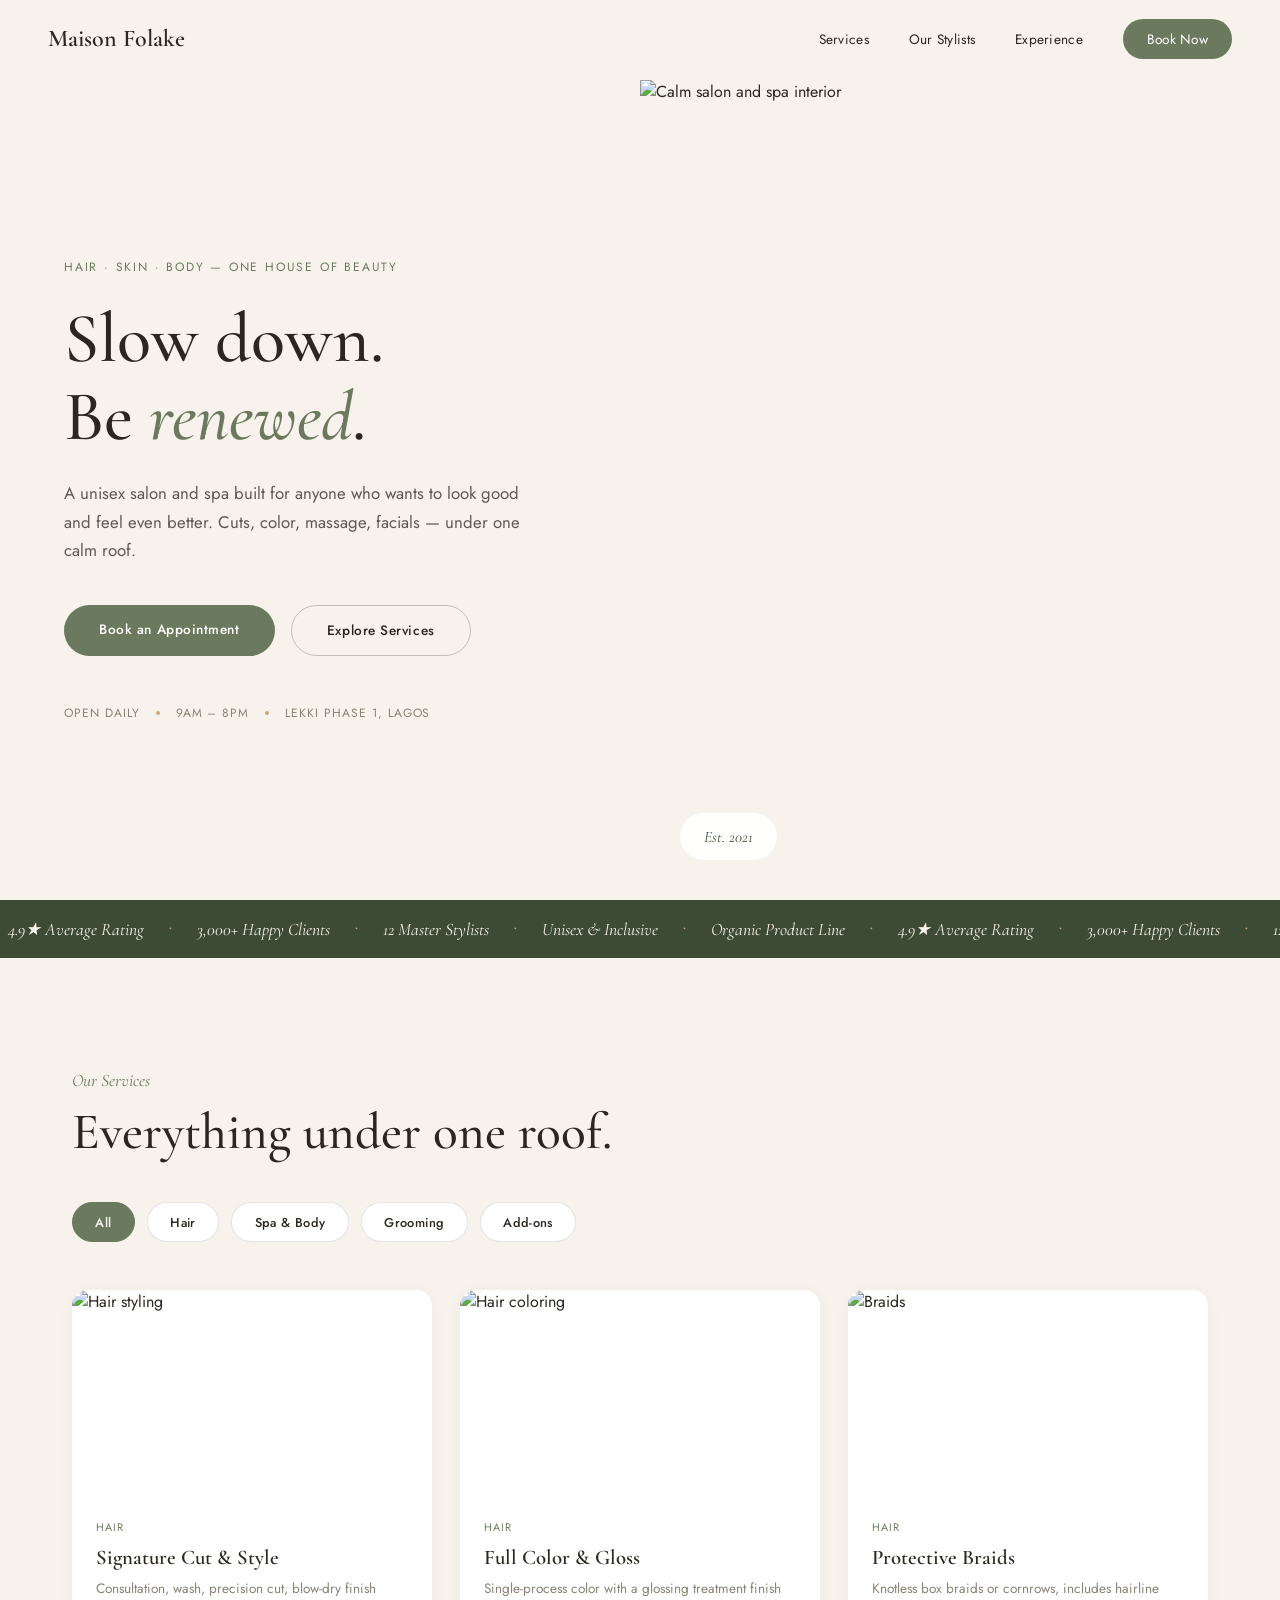
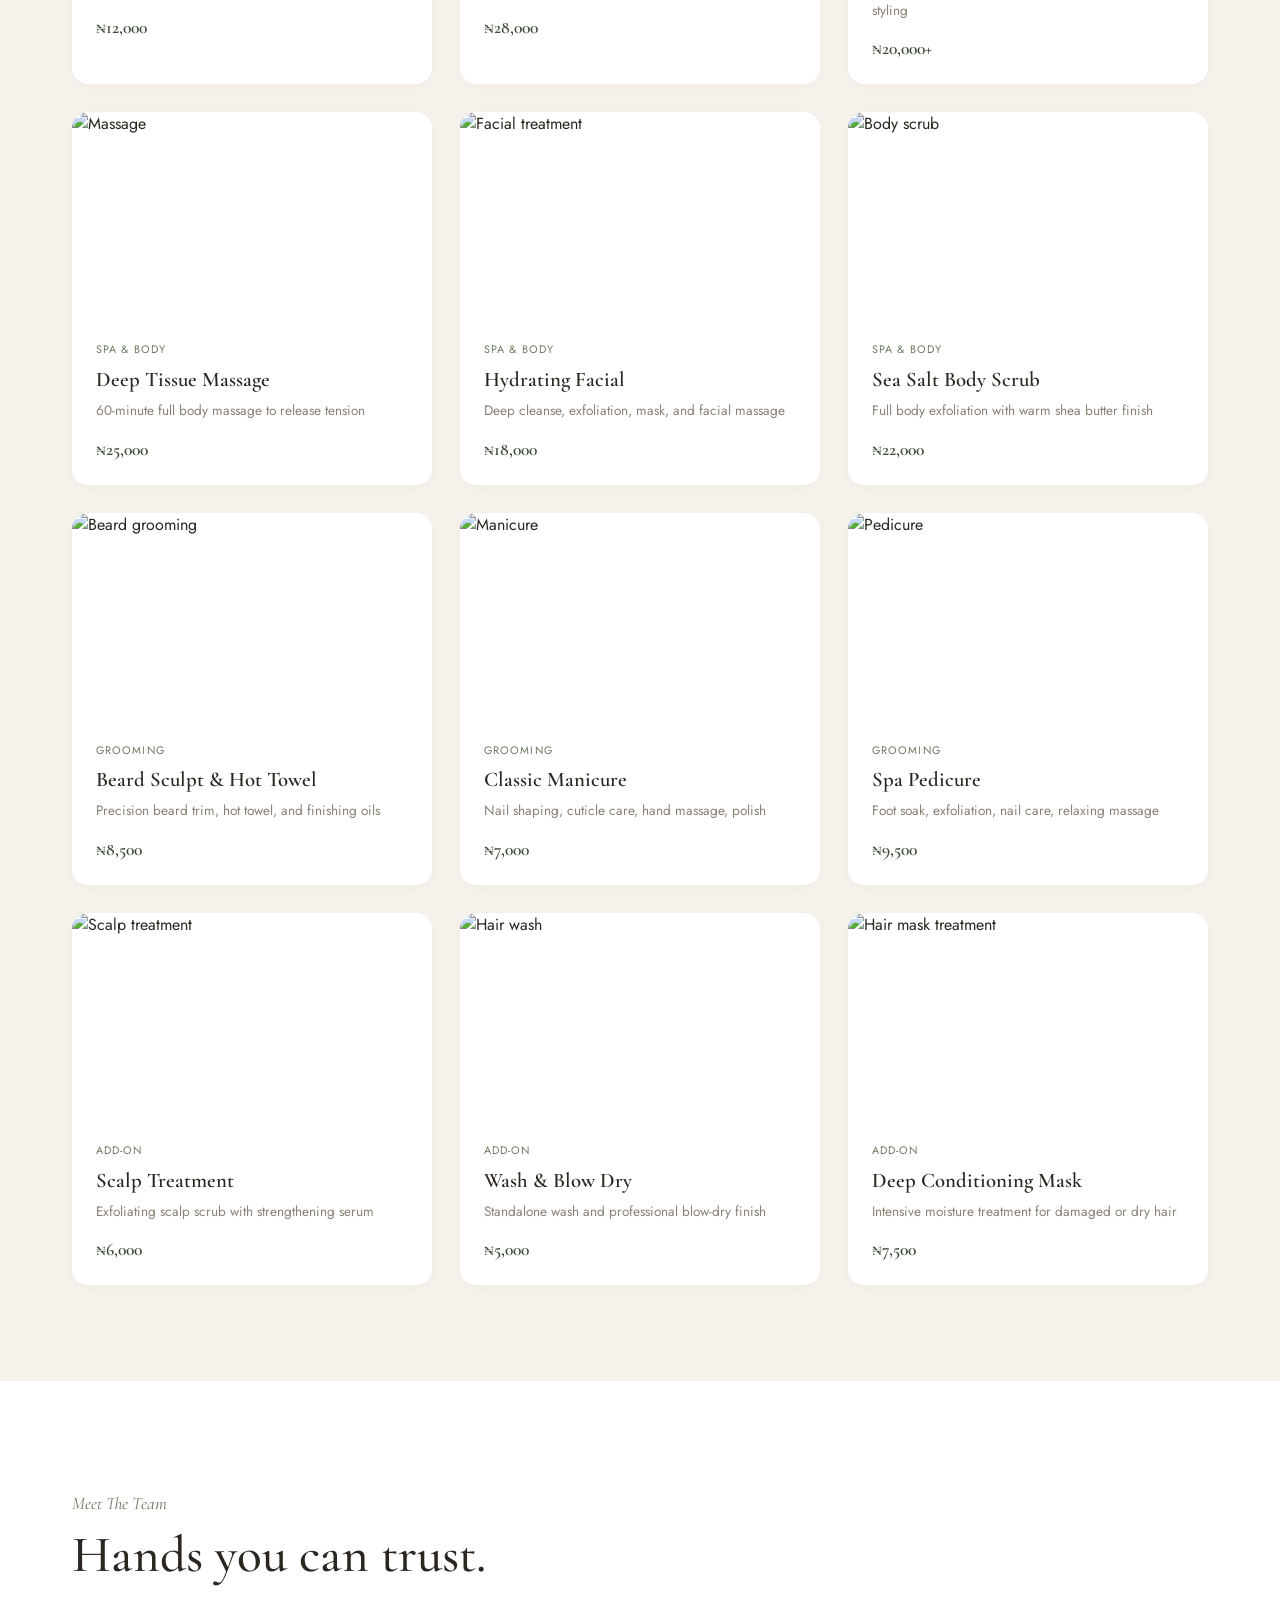
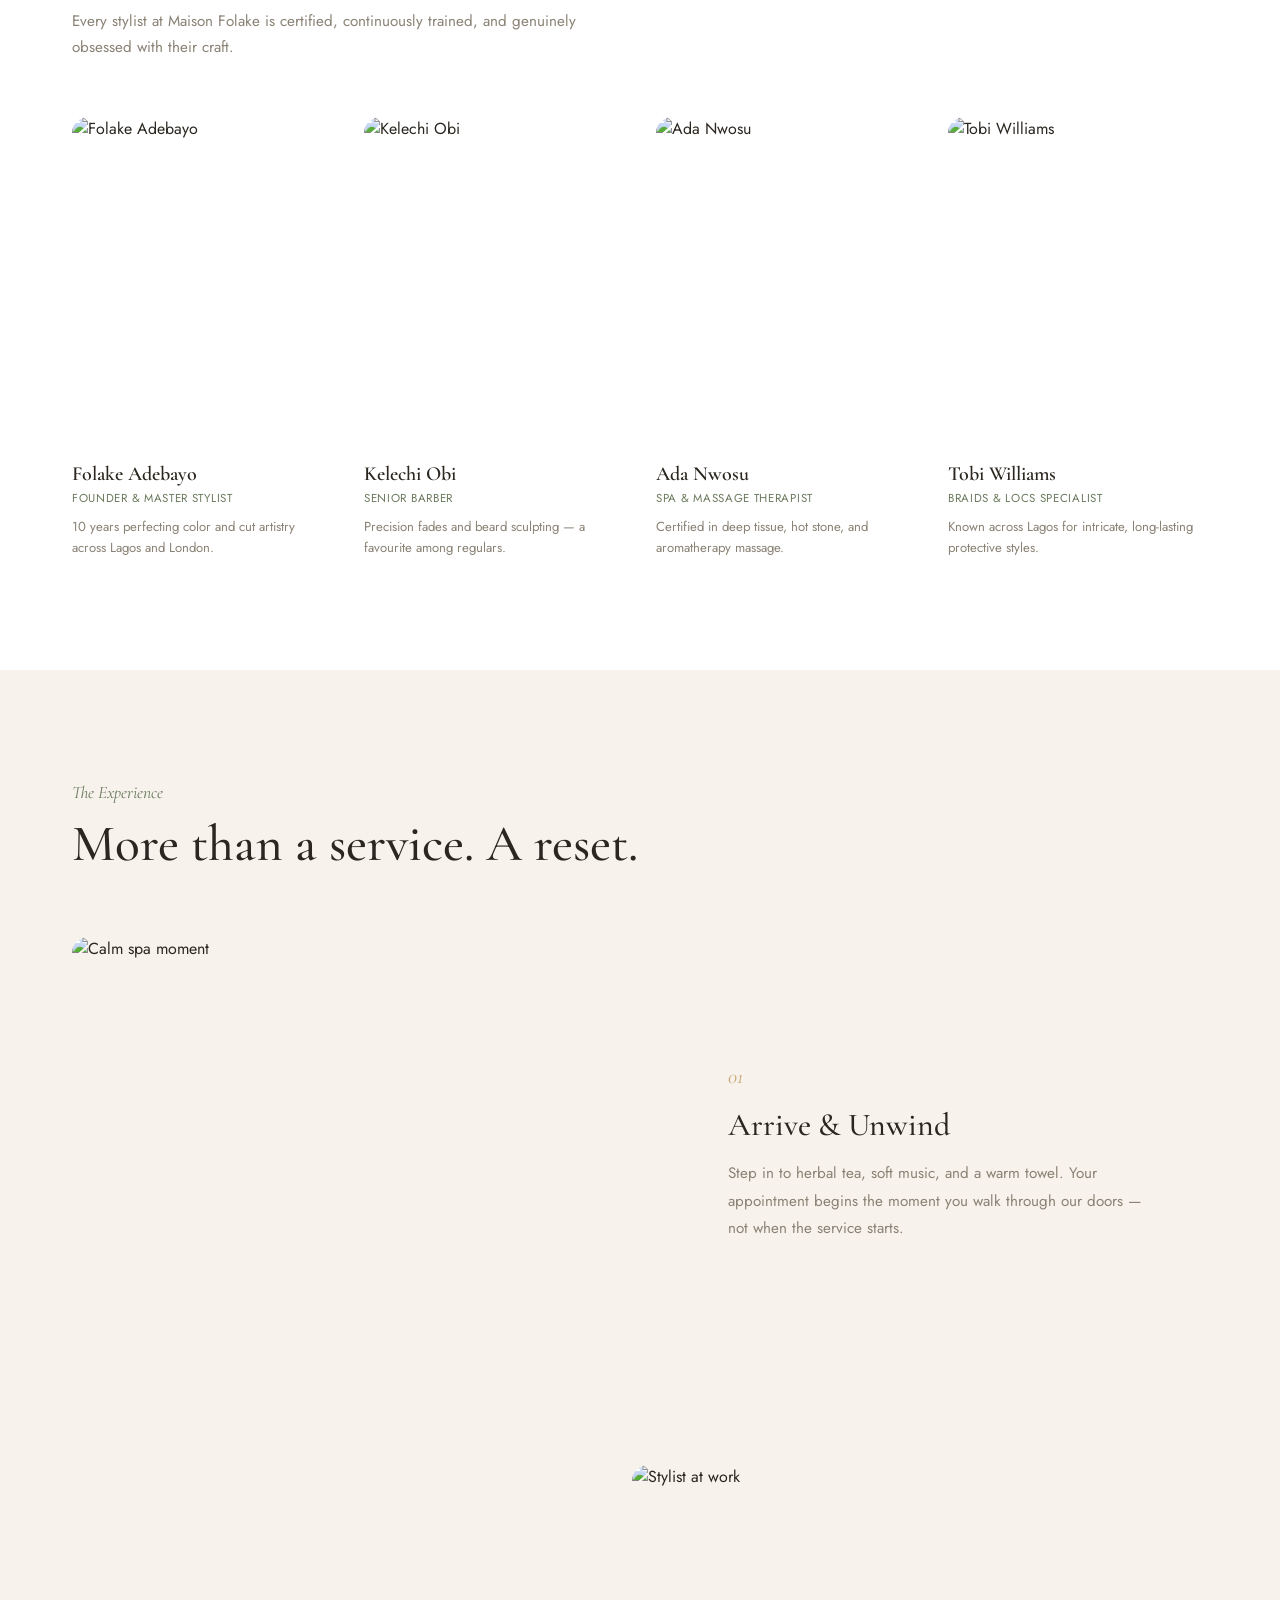
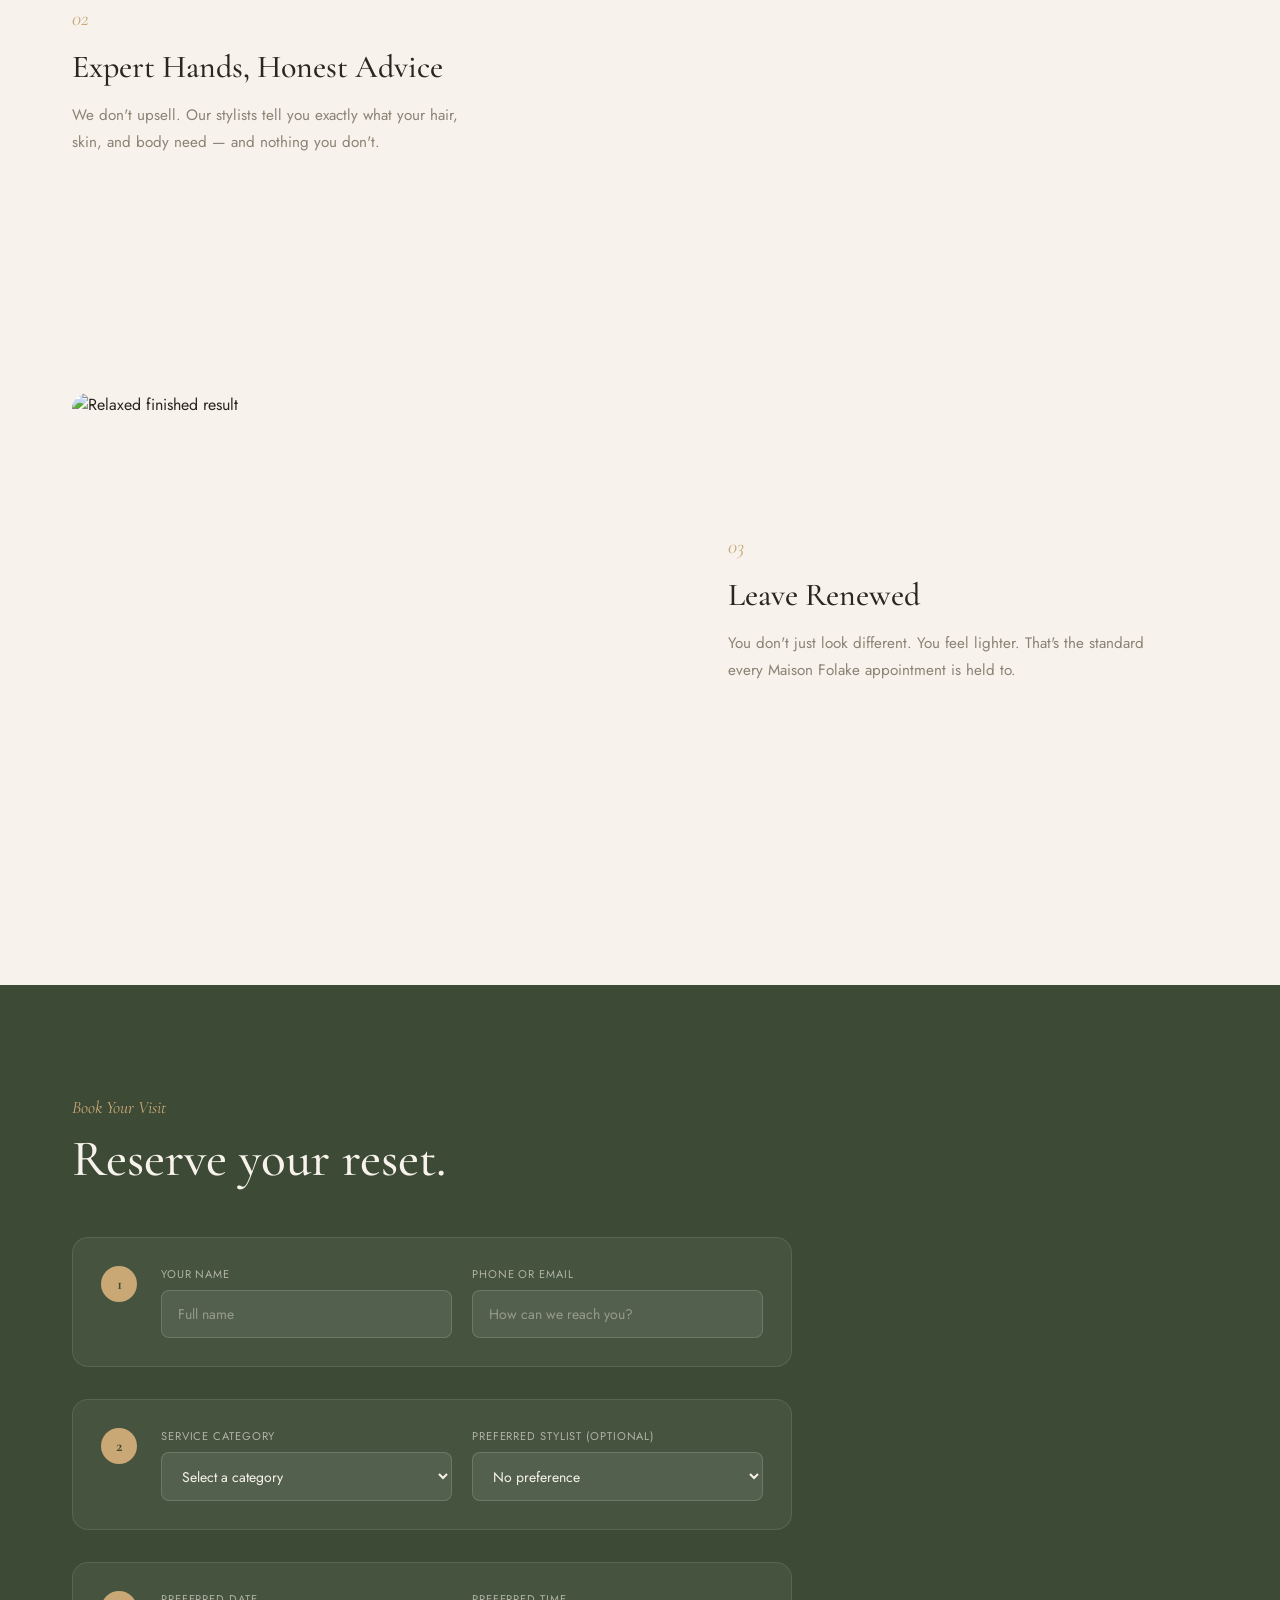
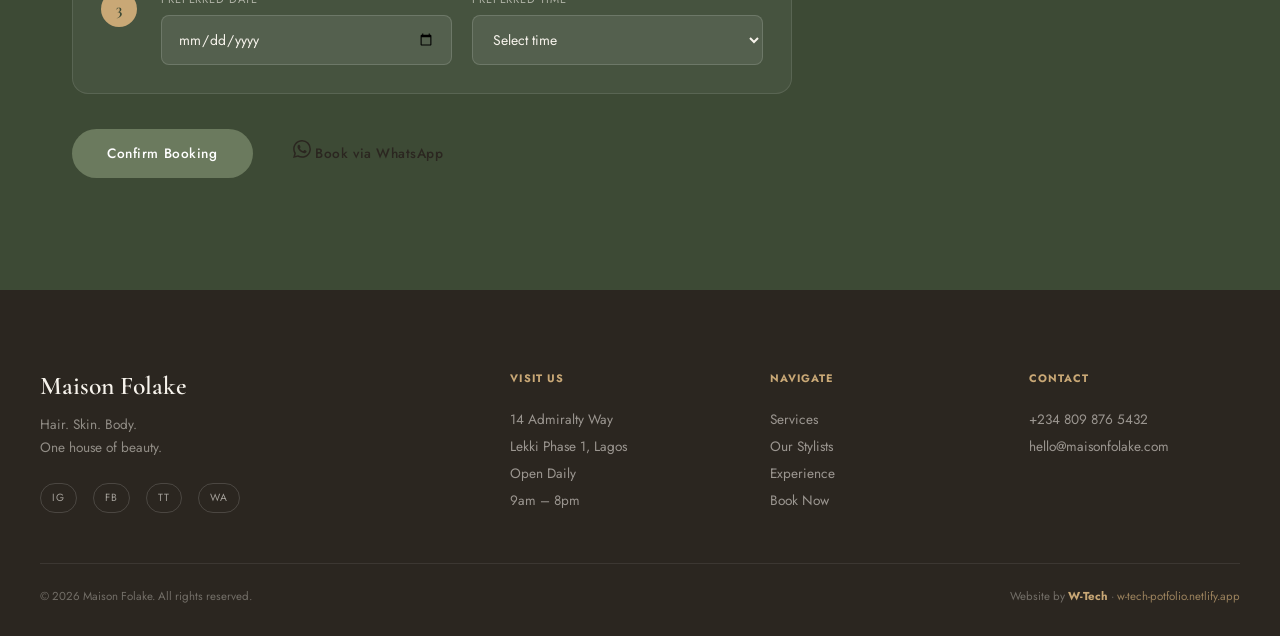
==== commit 377c5551: "Update index.html" ====
--- a/index.html
+++ b/index.html
@@ -450,8 +450,14 @@
             </div>
           </div>
         </div>
-
-        <button type="submit" class="btn btn-sage full-btn">Confirm Booking</button>
+        
+<div class="form-btns">
+  <button type="submit" class="btn btn-sage">Confirm Booking</button>
+  <a class="btn btn-whatsapp" id="whatsappBtn" target="_blank">
+    <svg width="18" height="18" viewBox="0 0 24 24" fill="currentColor"><path d="M17.472 14.382c-.297-.149-1.758-.867-2.03-.967-.273-.099-.471-.148-.67.15-.197.297-.767.966-.94 1.164-.173.199-.347.223-.644.075-.297-.15-1.255-.463-2.39-1.475-.883-.788-1.48-1.761-1.653-2.059-.173-.297-.018-.458.13-.606.134-.133.298-.347.446-.52.149-.174.198-.298.298-.497.099-.198.05-.371-.025-.52-.075-.149-.669-1.612-.916-2.207-.242-.579-.487-.5-.669-.51-.173-.008-.371-.01-.57-.01-.198 0-.52.074-.792.372-.272.297-1.04 1.016-1.04 2.479 0 1.462 1.065 2.875 1.213 3.074.149.198 2.096 3.2 5.077 4.487.709.306 1.262.489 1.694.625.712.227 1.36.195 1.871.118.571-.085 1.758-.719 2.006-1.413.248-.694.248-1.289.173-1.413-.074-.124-.272-.198-.57-.347m-5.421 7.403h-.004a9.87 9.87 0 01-5.031-1.378l-.361-.214-3.741.982.998-3.648-.235-.374a9.86 9.86 0 01-1.51-5.26c.001-5.45 4.436-9.884 9.888-9.884 2.64 0 5.122 1.03 6.988 2.898a9.825 9.825 0 012.893 6.994c-.003 5.45-4.437 9.884-9.885 9.884m8.413-18.297A11.815 11.815 0 0012.05 0C5.495 0 .16 5.335.157 11.892c0 2.096.547 4.142 1.588 5.945L.057 24l6.305-1.654a11.882 11.882 0 005.683 1.448h.005c6.554 0 11.89-5.335 11.893-11.893a11.821 11.821 0 00-3.48-8.413z"/></svg>
+    Book via WhatsApp
+  </a>
+</div>
         <div class="form-success" id="formSuccess">
           ✓ Booking received — we'll confirm by phone or email shortly.
         </div>
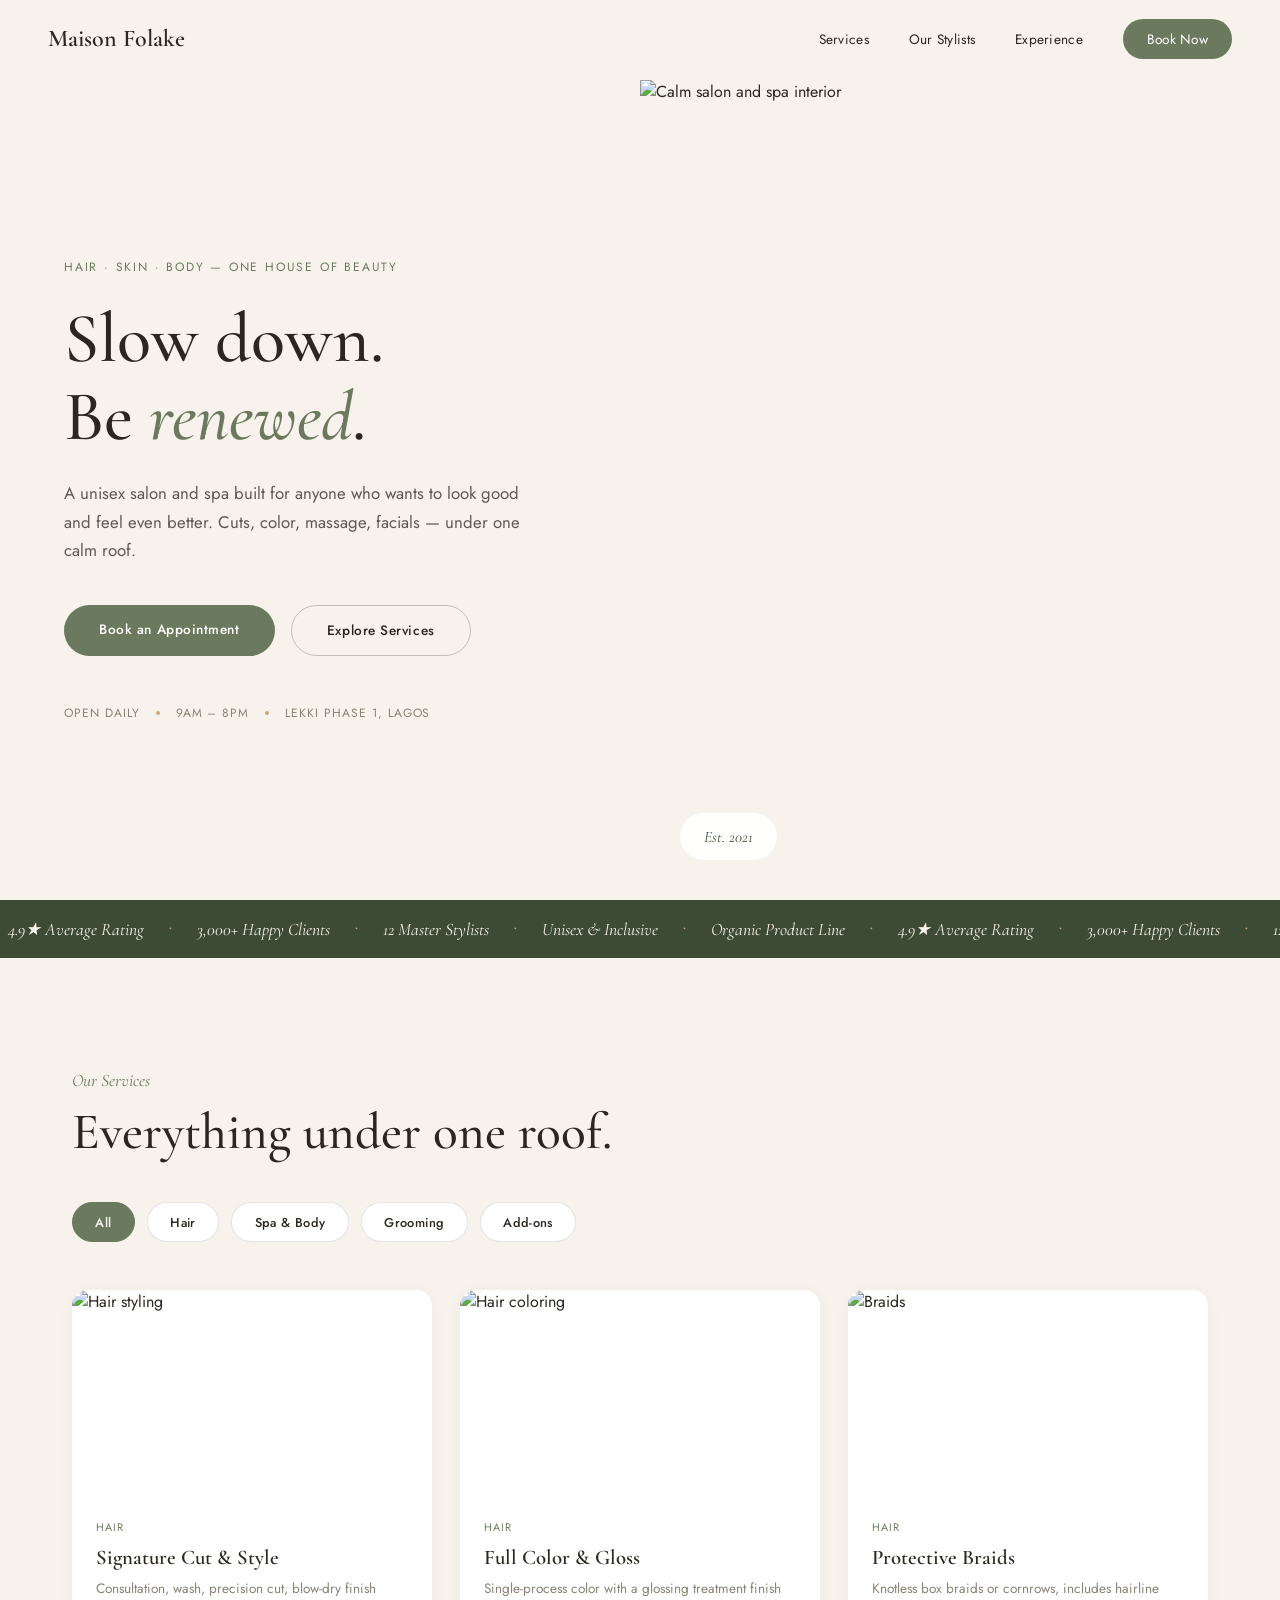
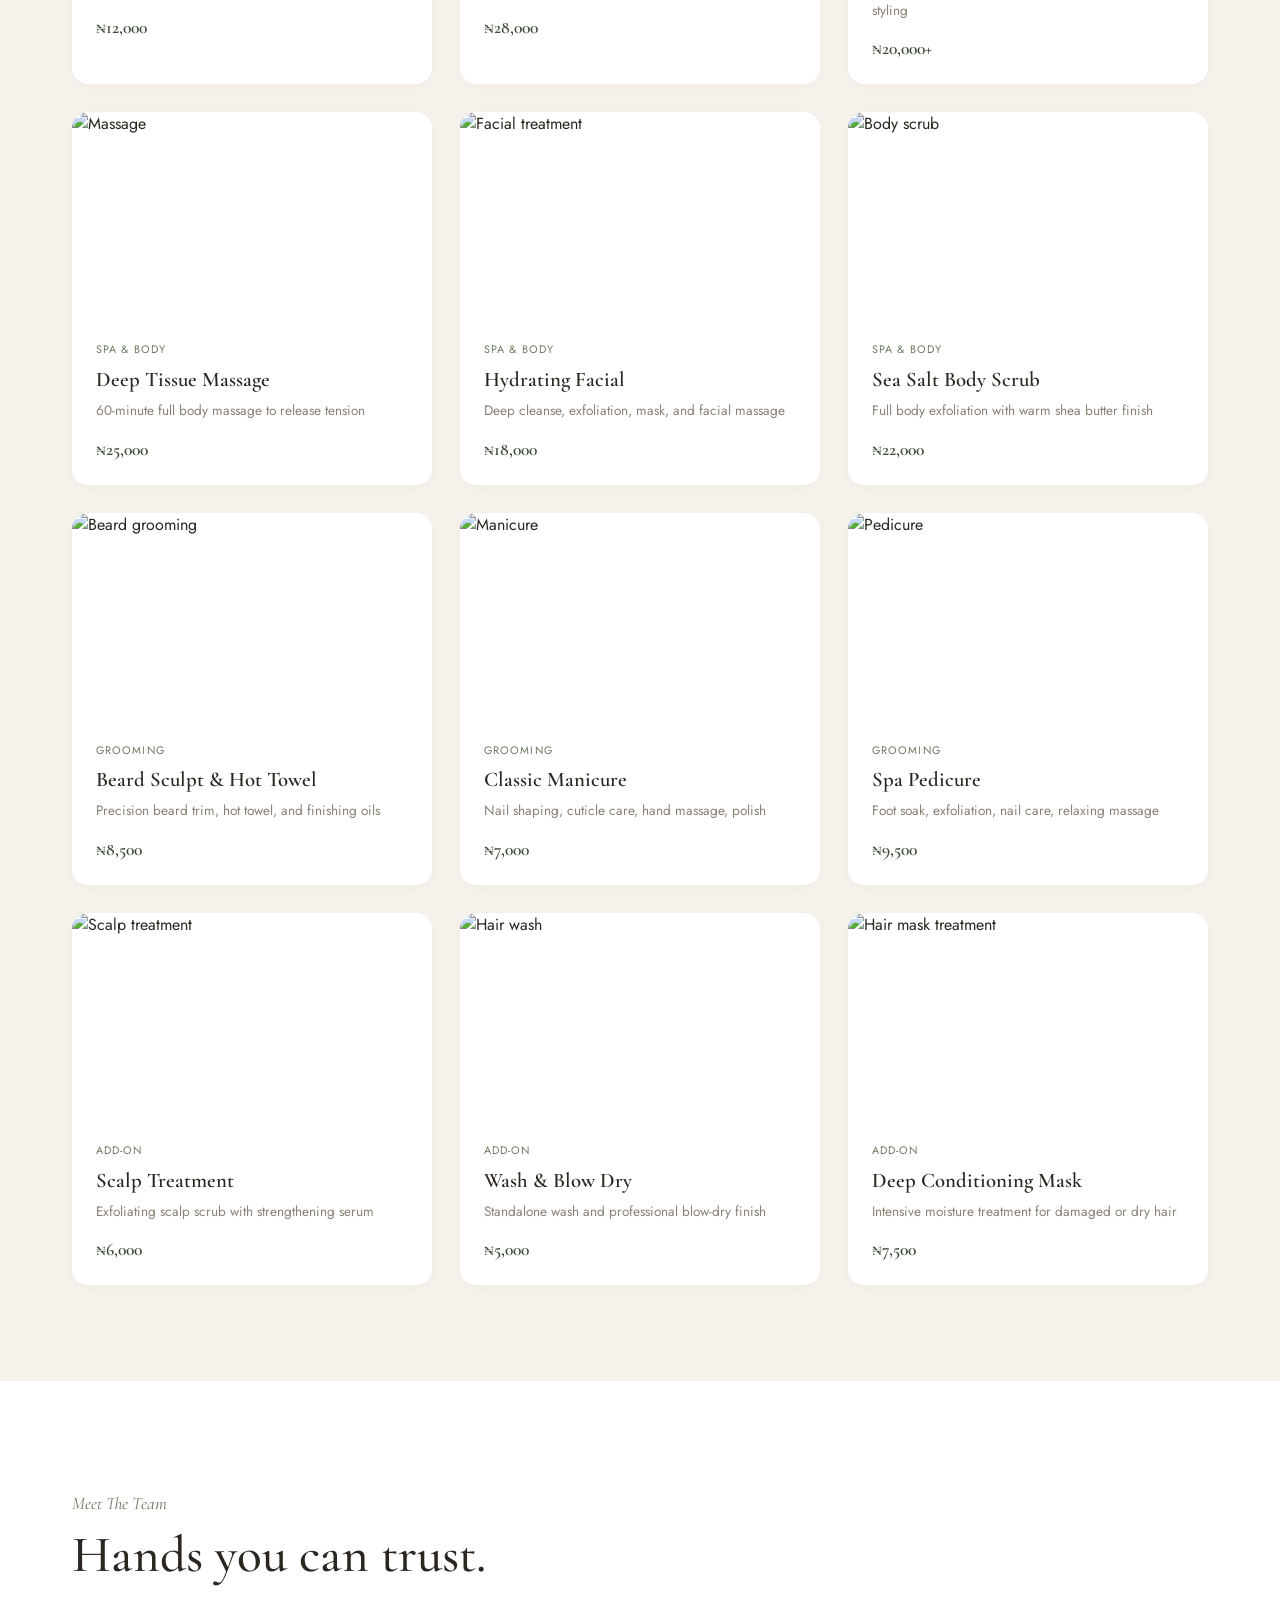
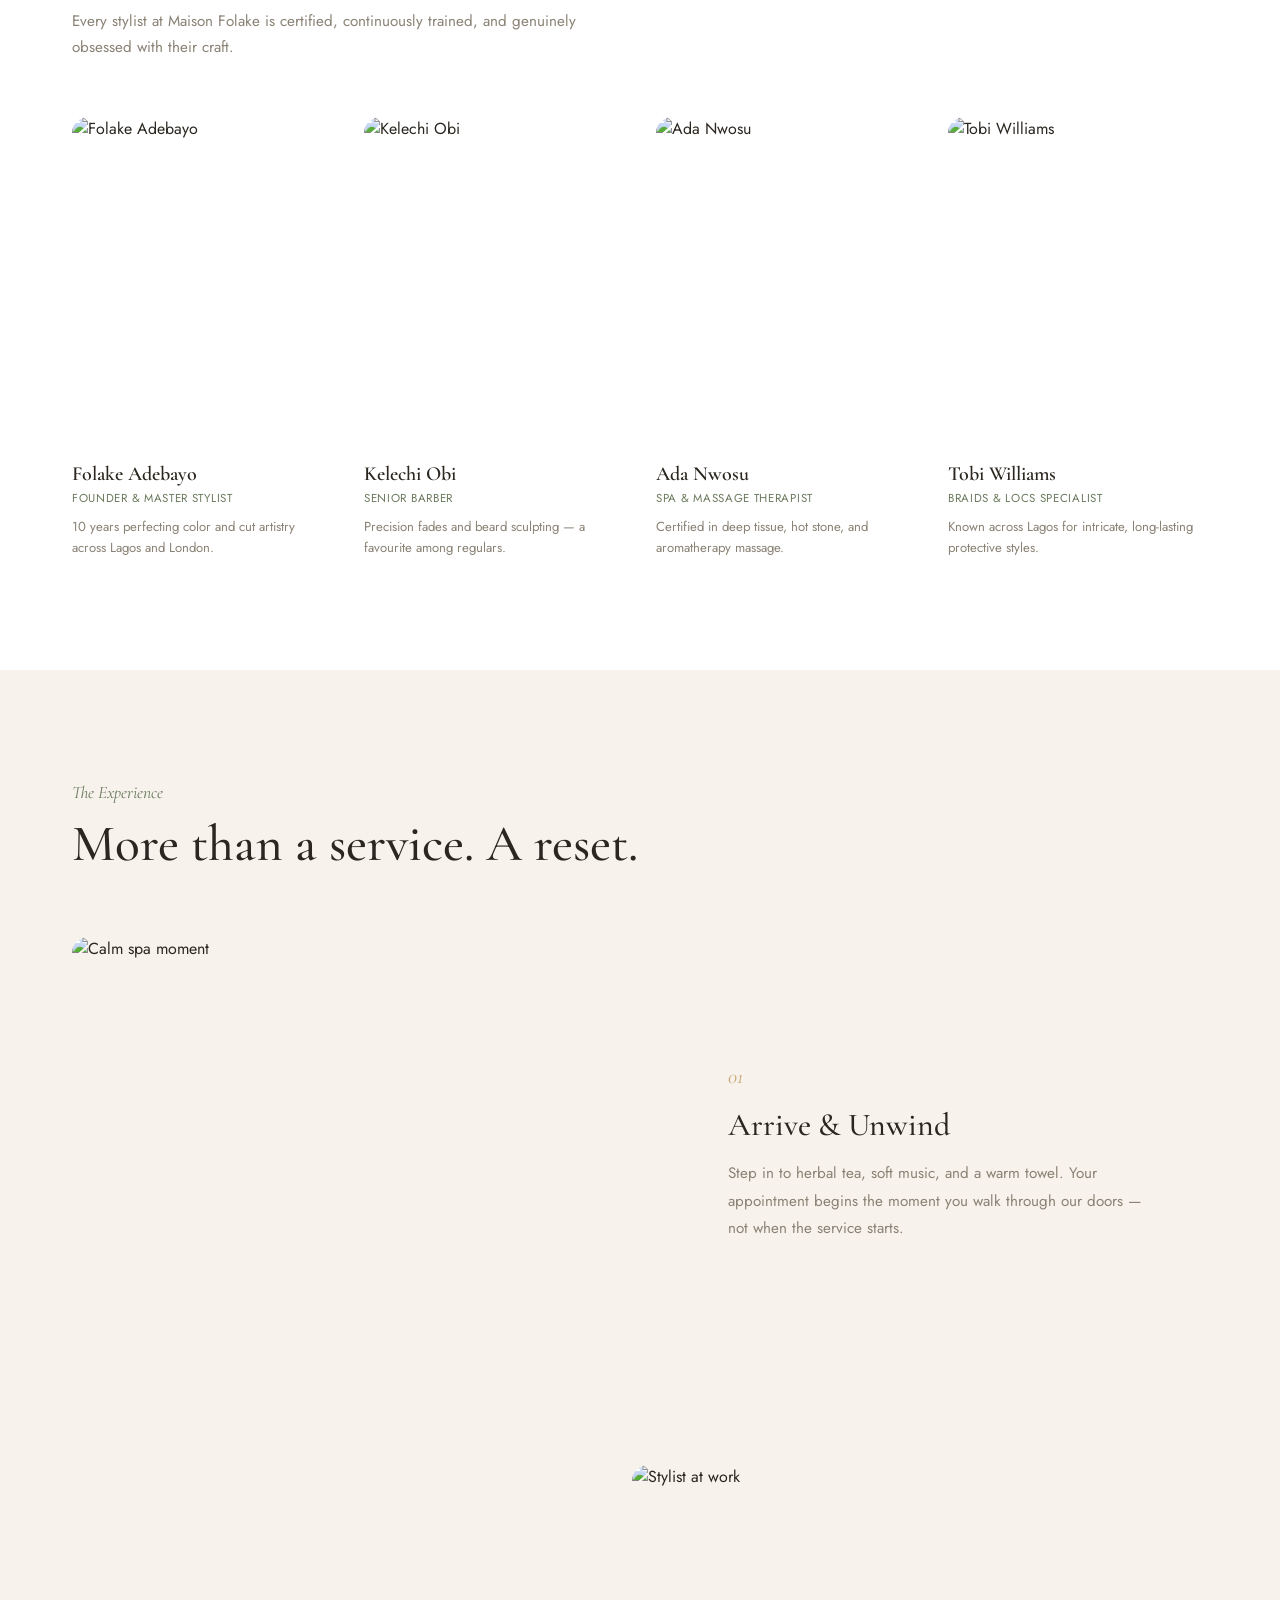
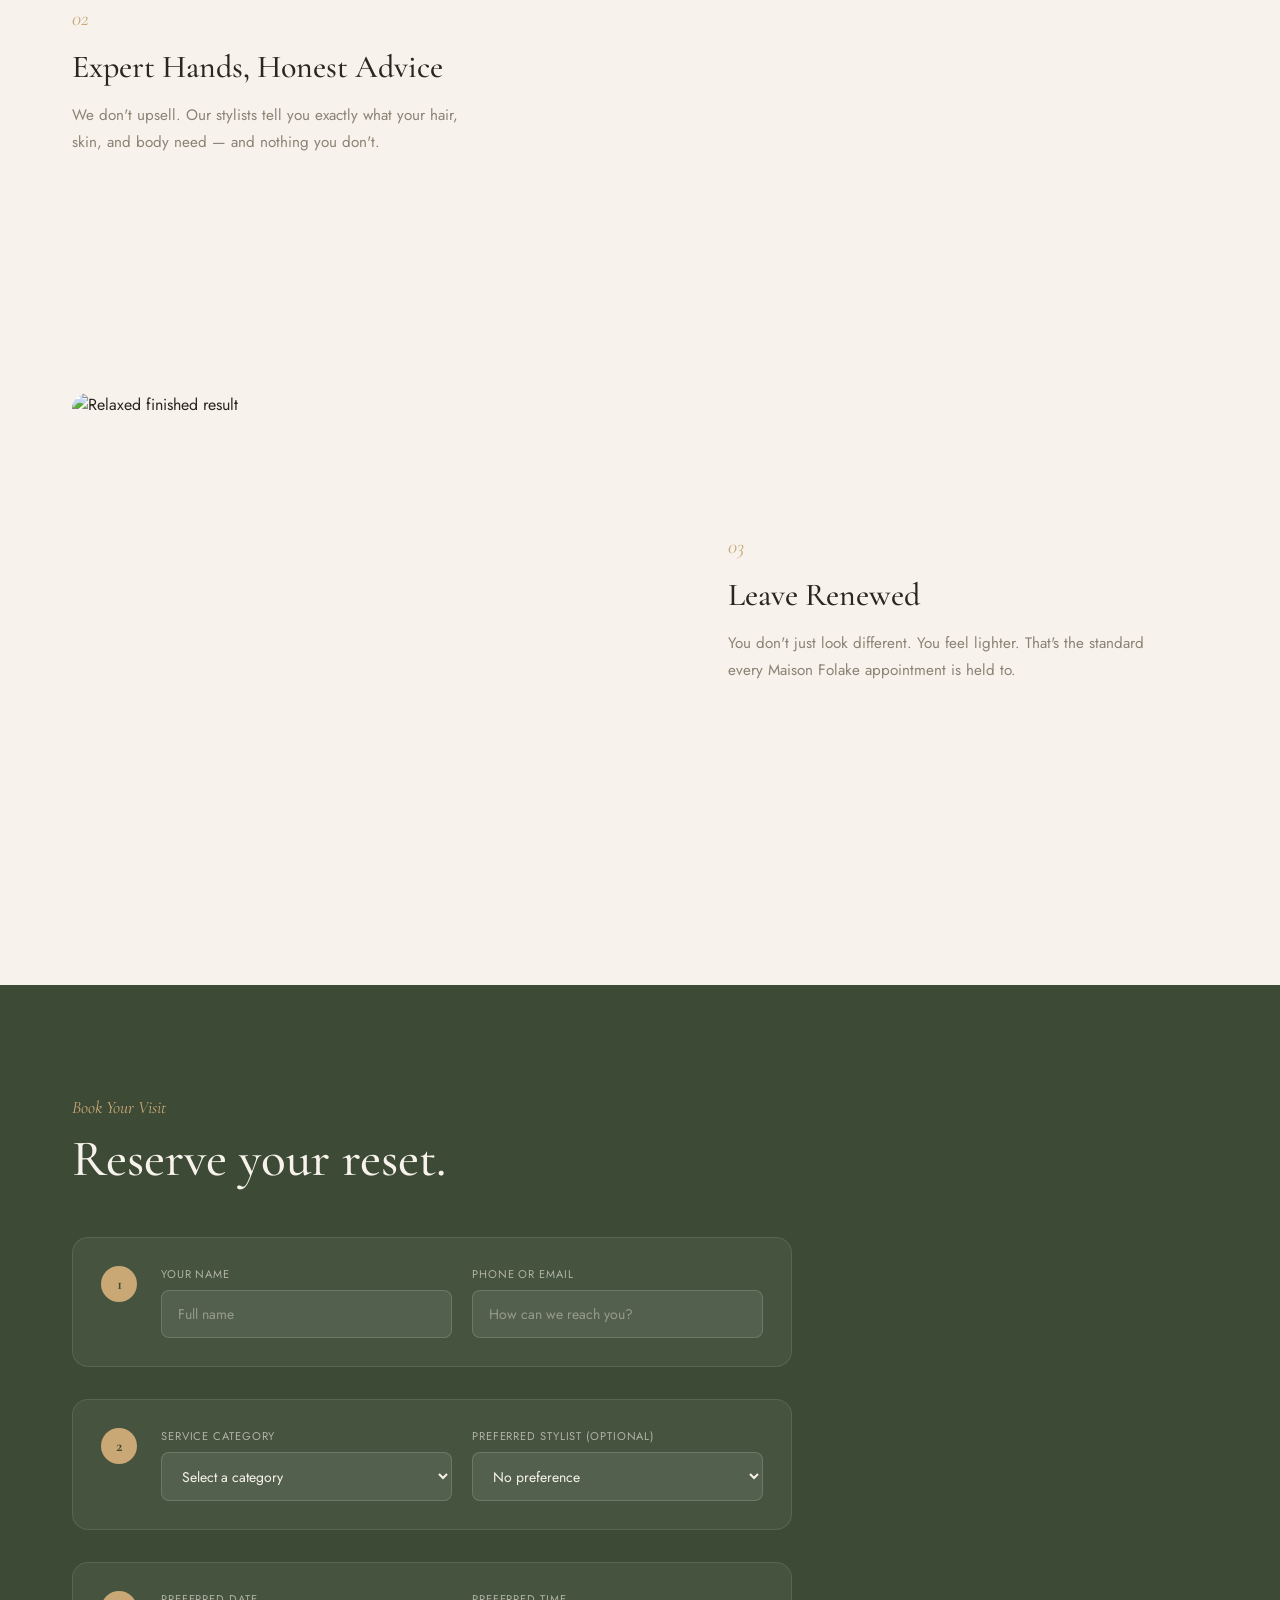
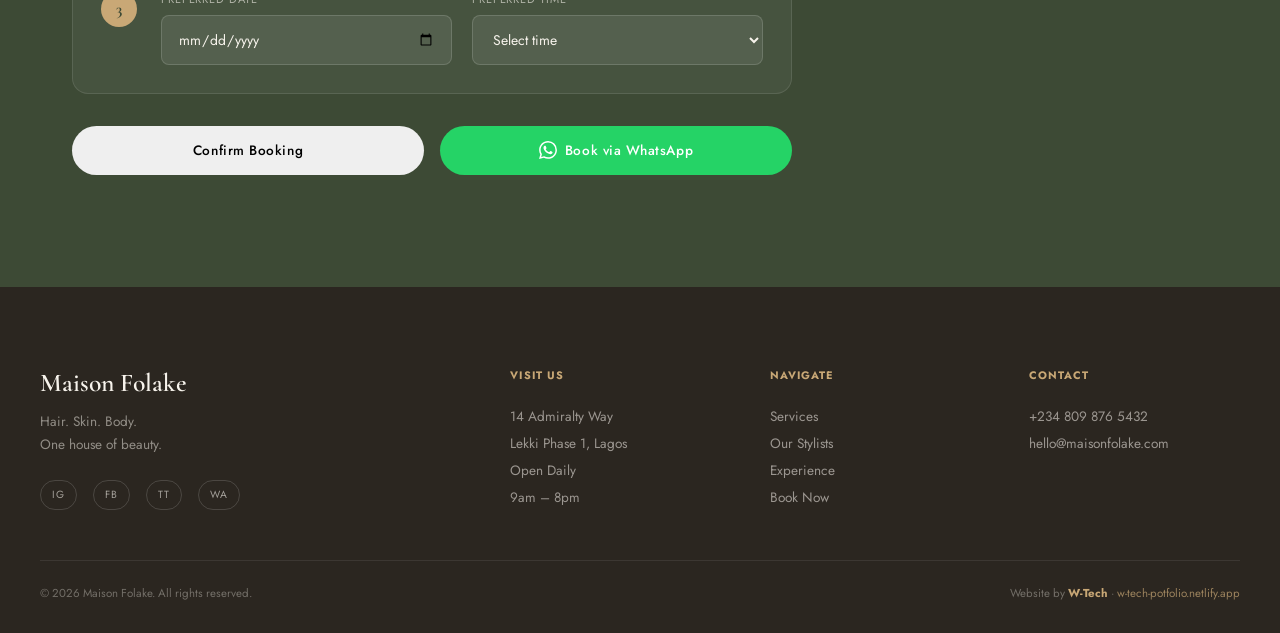
==== commit fafee65f: "Update index.html" ====
--- a/index.html
+++ b/index.html
@@ -452,7 +452,7 @@
         </div>
         
 <div class="form-btns">
-  <button type="submit" class="btn btn-sage">Confirm Booking</button>
+  <button type="submit" class="btn full-btn">Confirm Booking</button>
   <a class="btn btn-whatsapp" id="whatsappBtn" target="_blank">
     <svg width="18" height="18" viewBox="0 0 24 24" fill="currentColor"><path d="M17.472 14.382c-.297-.149-1.758-.867-2.03-.967-.273-.099-.471-.148-.67.15-.197.297-.767.966-.94 1.164-.173.199-.347.223-.644.075-.297-.15-1.255-.463-2.39-1.475-.883-.788-1.48-1.761-1.653-2.059-.173-.297-.018-.458.13-.606.134-.133.298-.347.446-.52.149-.174.198-.298.298-.497.099-.198.05-.371-.025-.52-.075-.149-.669-1.612-.916-2.207-.242-.579-.487-.5-.669-.51-.173-.008-.371-.01-.57-.01-.198 0-.52.074-.792.372-.272.297-1.04 1.016-1.04 2.479 0 1.462 1.065 2.875 1.213 3.074.149.198 2.096 3.2 5.077 4.487.709.306 1.262.489 1.694.625.712.227 1.36.195 1.871.118.571-.085 1.758-.719 2.006-1.413.248-.694.248-1.289.173-1.413-.074-.124-.272-.198-.57-.347m-5.421 7.403h-.004a9.87 9.87 0 01-5.031-1.378l-.361-.214-3.741.982.998-3.648-.235-.374a9.86 9.86 0 01-1.51-5.26c.001-5.45 4.436-9.884 9.888-9.884 2.64 0 5.122 1.03 6.988 2.898a9.825 9.825 0 012.893 6.994c-.003 5.45-4.437 9.884-9.885 9.884m8.413-18.297A11.815 11.815 0 0012.05 0C5.495 0 .16 5.335.157 11.892c0 2.096.547 4.142 1.588 5.945L.057 24l6.305-1.654a11.882 11.882 0 005.683 1.448h.005c6.554 0 11.89-5.335 11.893-11.893a11.821 11.821 0 00-3.48-8.413z"/></svg>
     Book via WhatsApp
--- a/salon.css
+++ b/salon.css
@@ -574,6 +574,30 @@
 .form-group select option { background: var(--sage-dark); color: var(--cream); }
 
 .full-btn { align-self: flex-start; }
+
+.form-btns {
+  display: flex;
+  gap: 1rem;
+  flex-wrap: wrap;
+}
+.form-btns .btn {
+  flex: 1;
+  text-align: center;
+}
+.btn-whatsapp {
+  background: #25D366;
+  color: #fff;
+  display: flex;
+  align-items: center;
+  justify-content: center;
+  gap: 0.5rem;
+  cursor: pointer;
+}
+.btn-whatsapp:hover {
+  background: #1ebe5d;
+  transform: translateY(-1px);
+  box-shadow: 0 8px 24px rgba(37,211,102,0.35);
+}
 
 .form-success {
   display: none;
@@ -699,4 +723,4 @@
 @media (prefers-reduced-motion: reduce) {
   .marquee-track { animation: none; }
   .fade-in { transition: none; }
-}+}
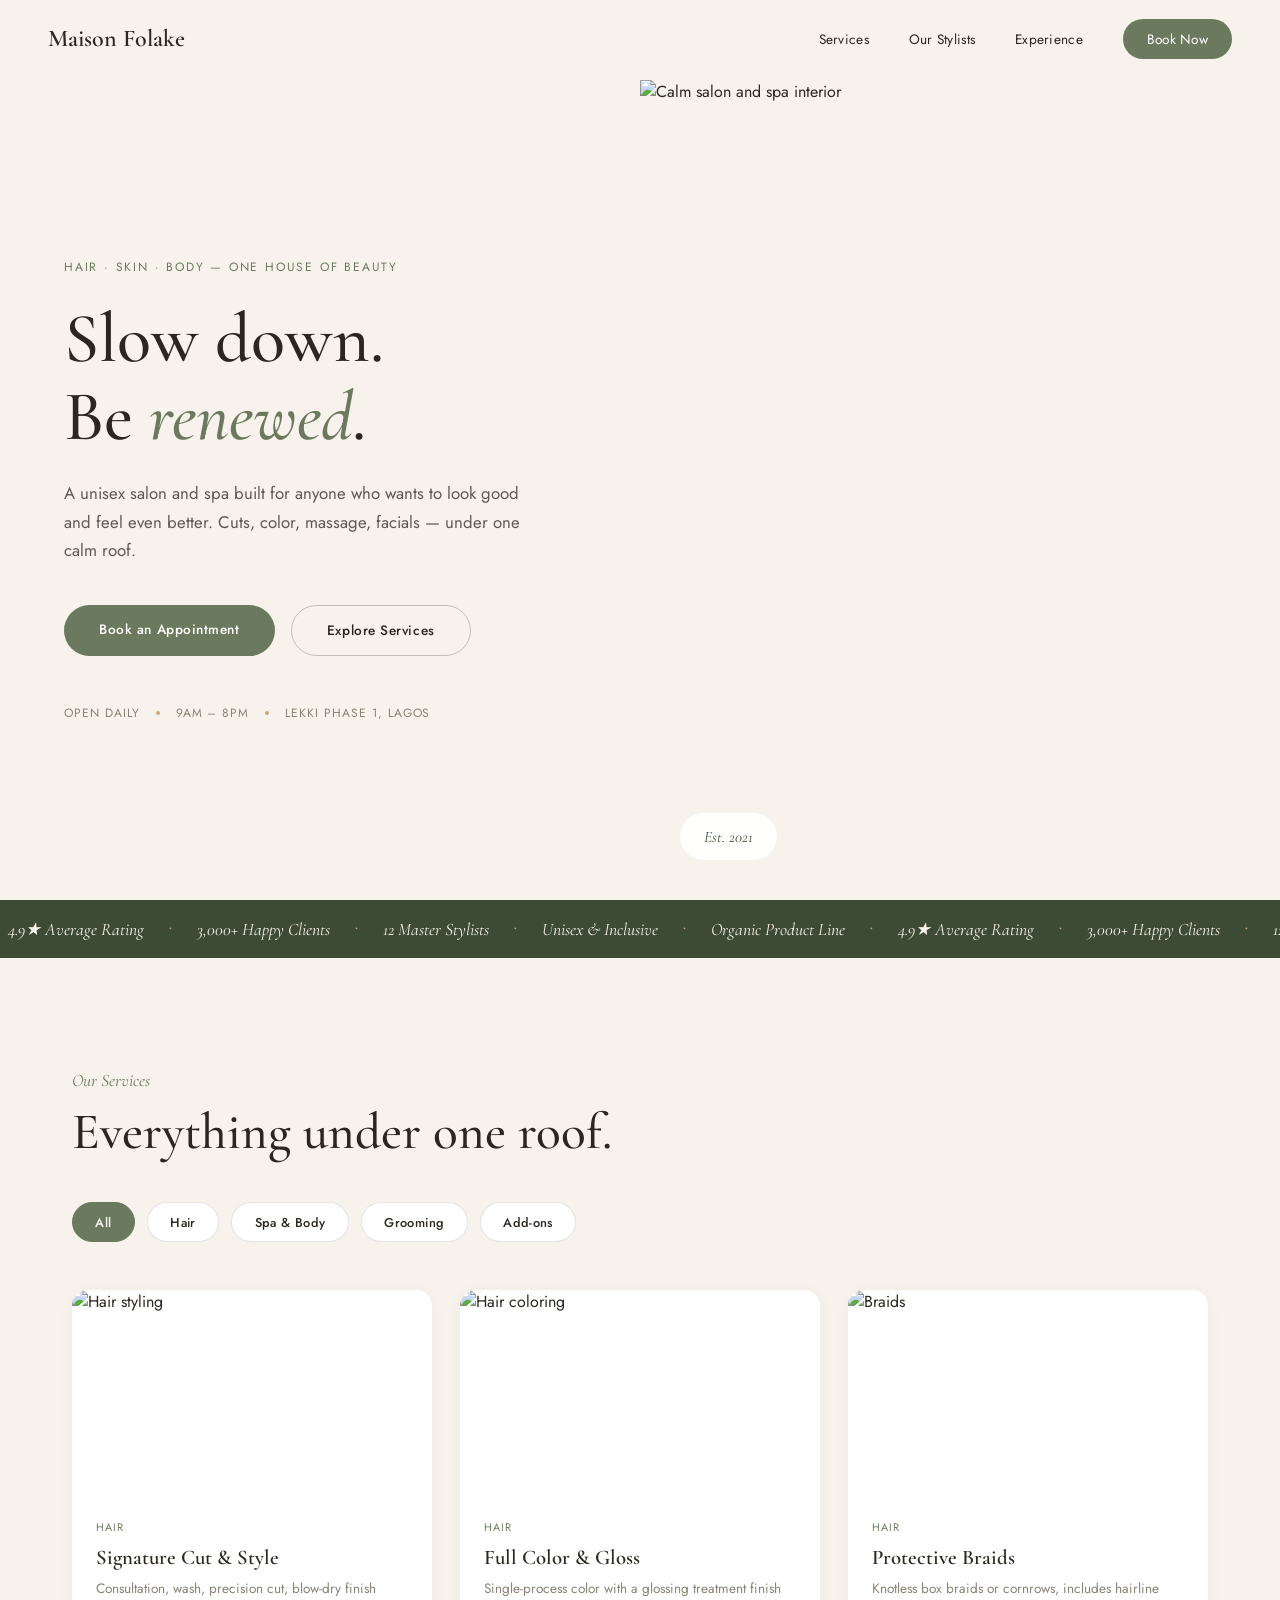
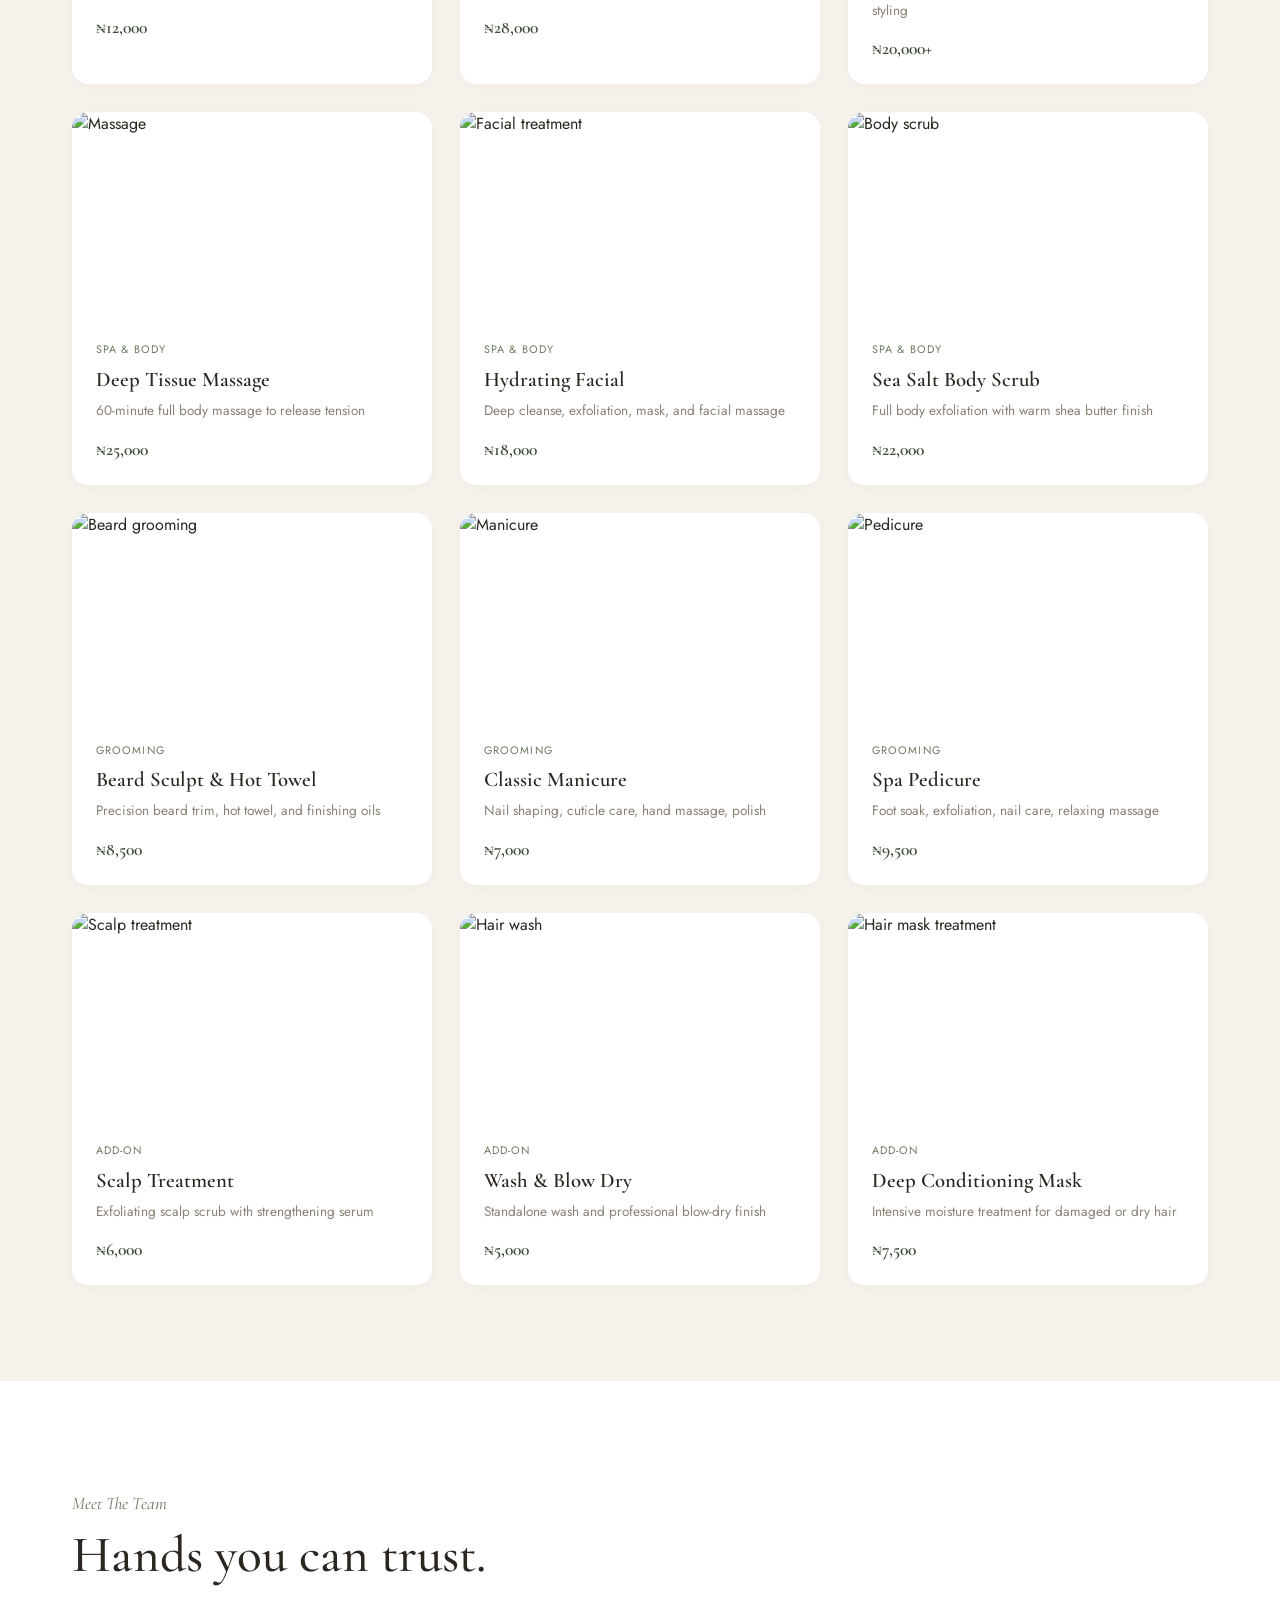
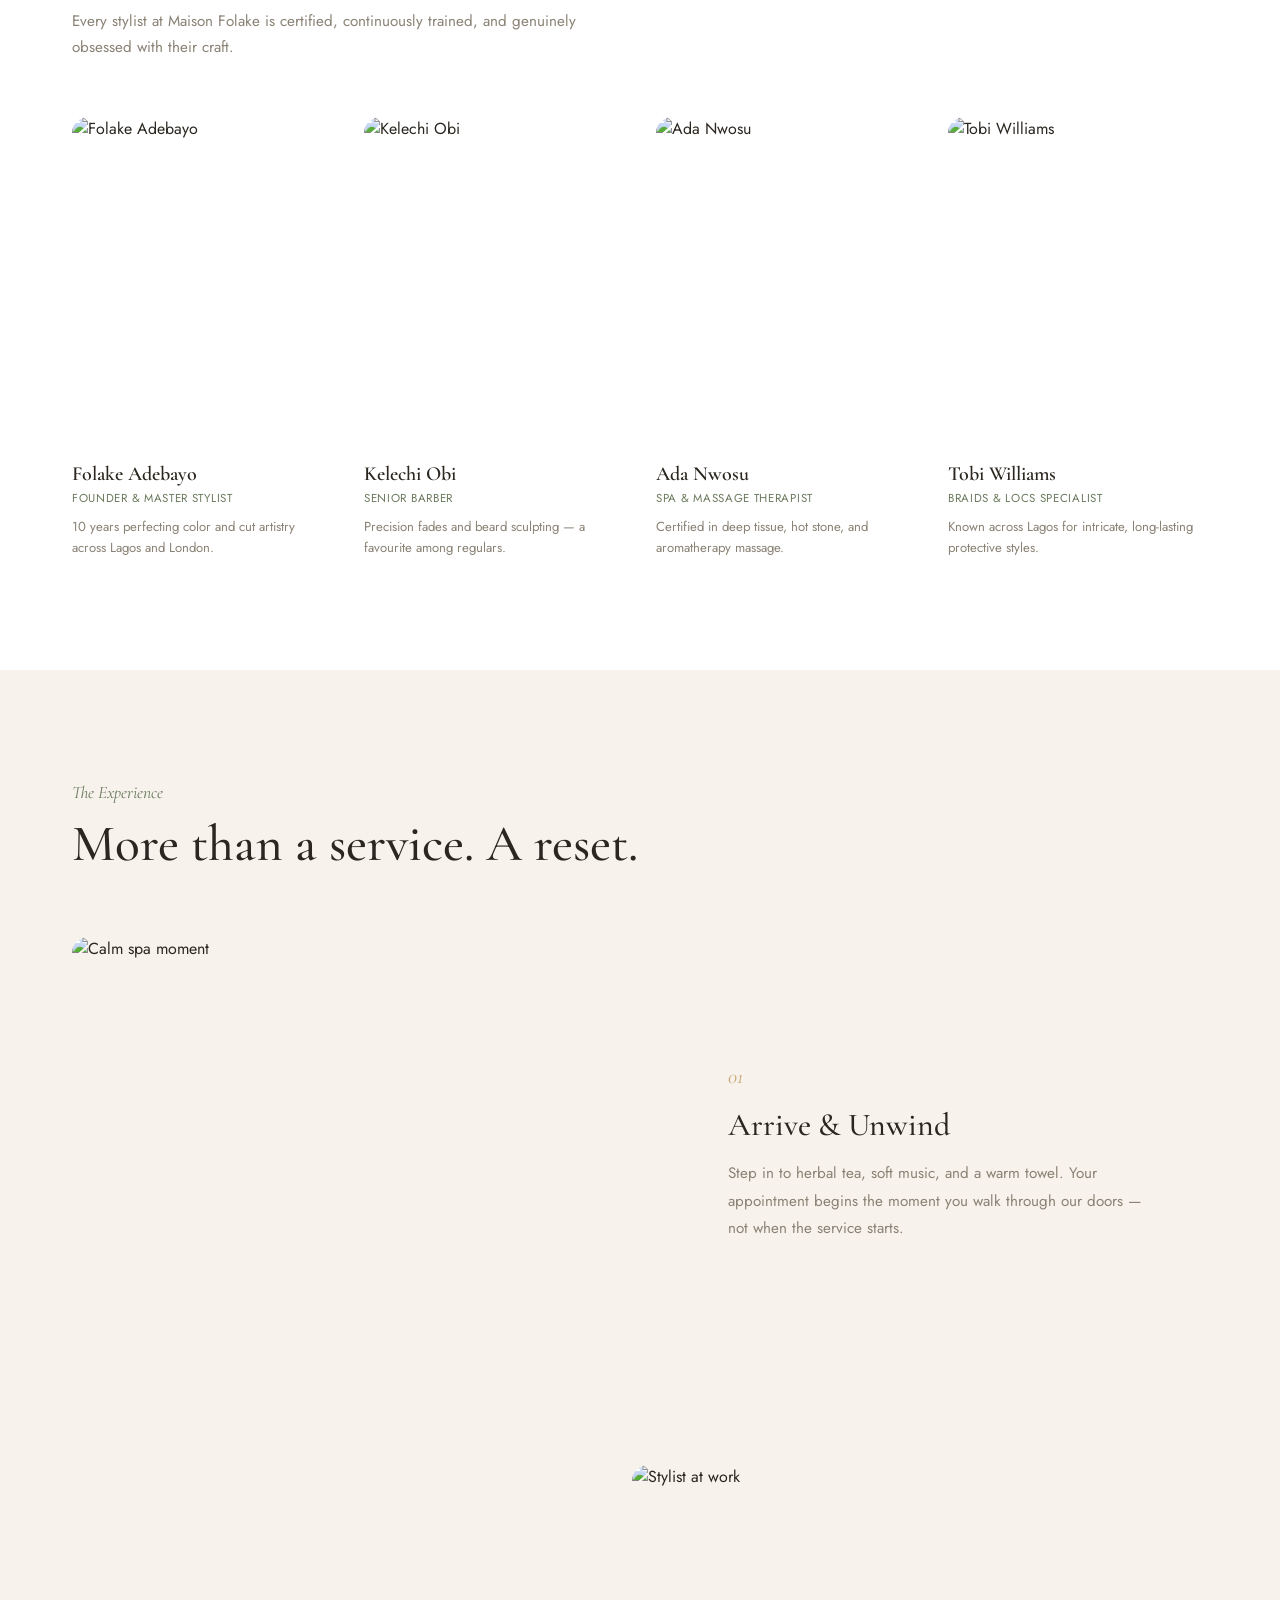
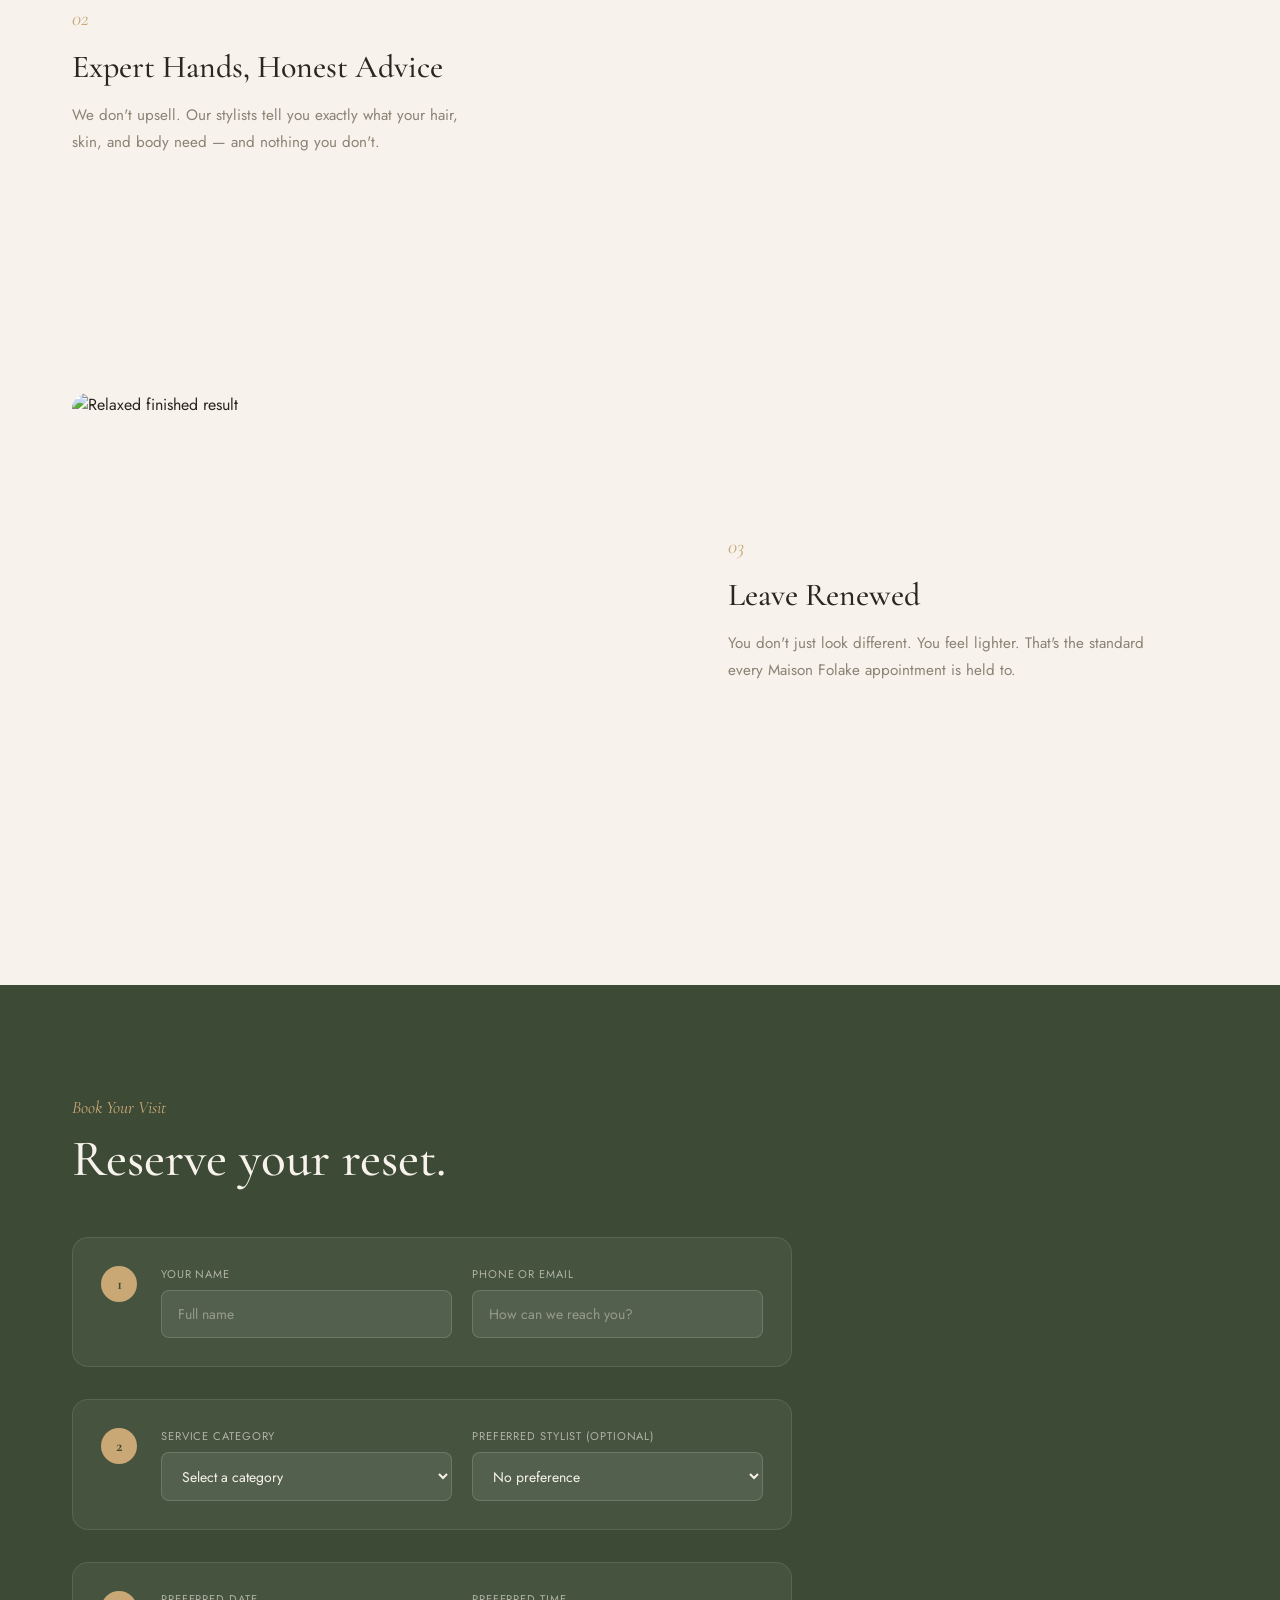
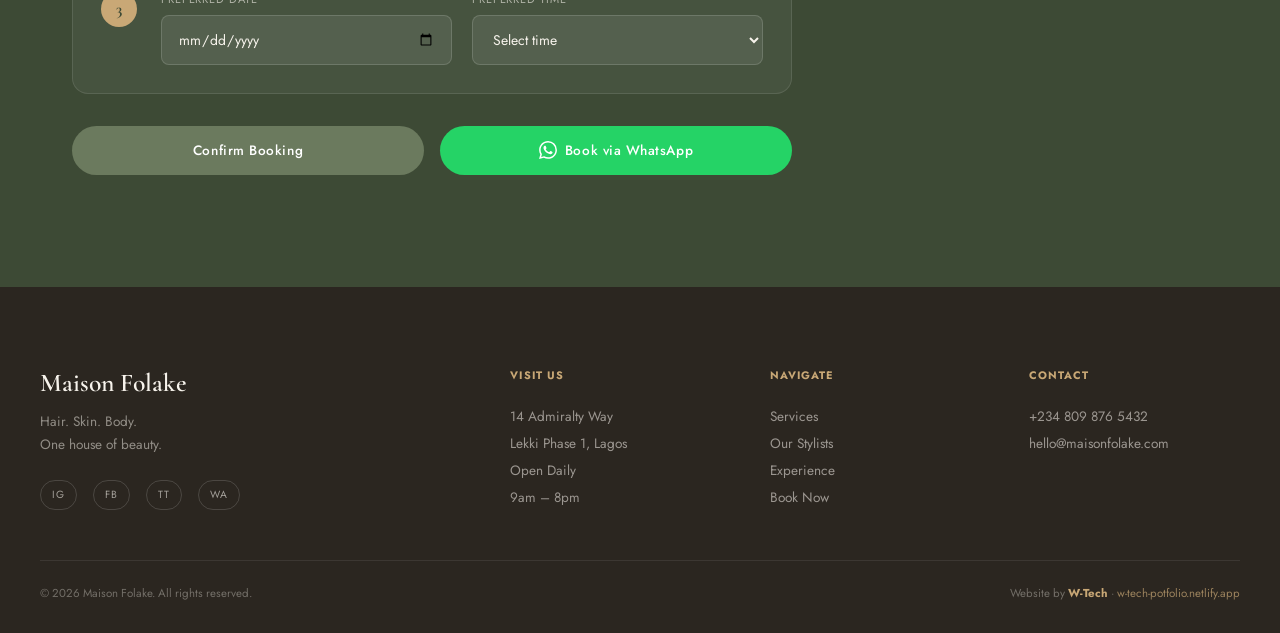
==== commit 118a3fdb: "Update index.html" ====
--- a/index.html
+++ b/index.html
@@ -452,7 +452,7 @@
         </div>
         
 <div class="form-btns">
-  <button type="submit" class="btn full-btn">Confirm Booking</button>
+  <button type="submit" class="btn btn-sage">Confirm Booking</button>
   <a class="btn btn-whatsapp" id="whatsappBtn" target="_blank">
     <svg width="18" height="18" viewBox="0 0 24 24" fill="currentColor"><path d="M17.472 14.382c-.297-.149-1.758-.867-2.03-.967-.273-.099-.471-.148-.67.15-.197.297-.767.966-.94 1.164-.173.199-.347.223-.644.075-.297-.15-1.255-.463-2.39-1.475-.883-.788-1.48-1.761-1.653-2.059-.173-.297-.018-.458.13-.606.134-.133.298-.347.446-.52.149-.174.198-.298.298-.497.099-.198.05-.371-.025-.52-.075-.149-.669-1.612-.916-2.207-.242-.579-.487-.5-.669-.51-.173-.008-.371-.01-.57-.01-.198 0-.52.074-.792.372-.272.297-1.04 1.016-1.04 2.479 0 1.462 1.065 2.875 1.213 3.074.149.198 2.096 3.2 5.077 4.487.709.306 1.262.489 1.694.625.712.227 1.36.195 1.871.118.571-.085 1.758-.719 2.006-1.413.248-.694.248-1.289.173-1.413-.074-.124-.272-.198-.57-.347m-5.421 7.403h-.004a9.87 9.87 0 01-5.031-1.378l-.361-.214-3.741.982.998-3.648-.235-.374a9.86 9.86 0 01-1.51-5.26c.001-5.45 4.436-9.884 9.888-9.884 2.64 0 5.122 1.03 6.988 2.898a9.825 9.825 0 012.893 6.994c-.003 5.45-4.437 9.884-9.885 9.884m8.413-18.297A11.815 11.815 0 0012.05 0C5.495 0 .16 5.335.157 11.892c0 2.096.547 4.142 1.588 5.945L.057 24l6.305-1.654a11.882 11.882 0 005.683 1.448h.005c6.554 0 11.89-5.335 11.893-11.893a11.821 11.821 0 00-3.48-8.413z"/></svg>
     Book via WhatsApp
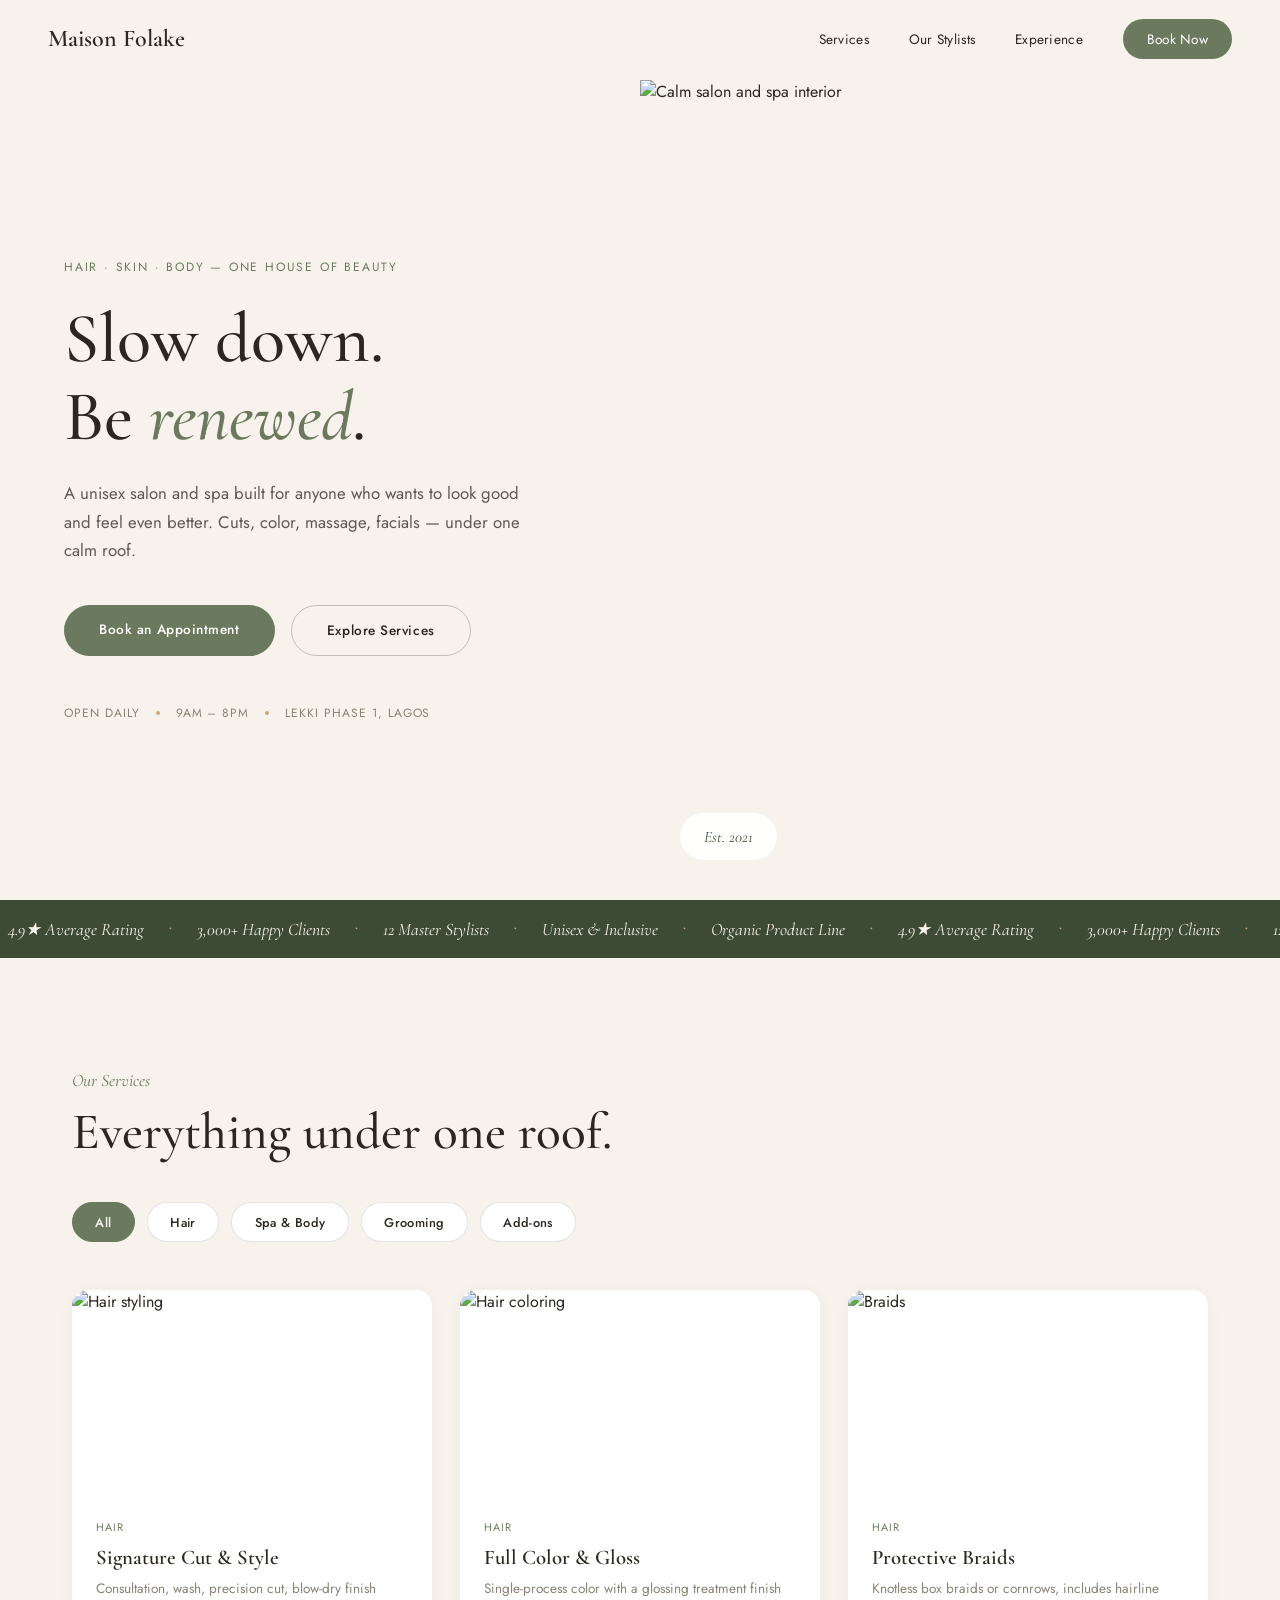
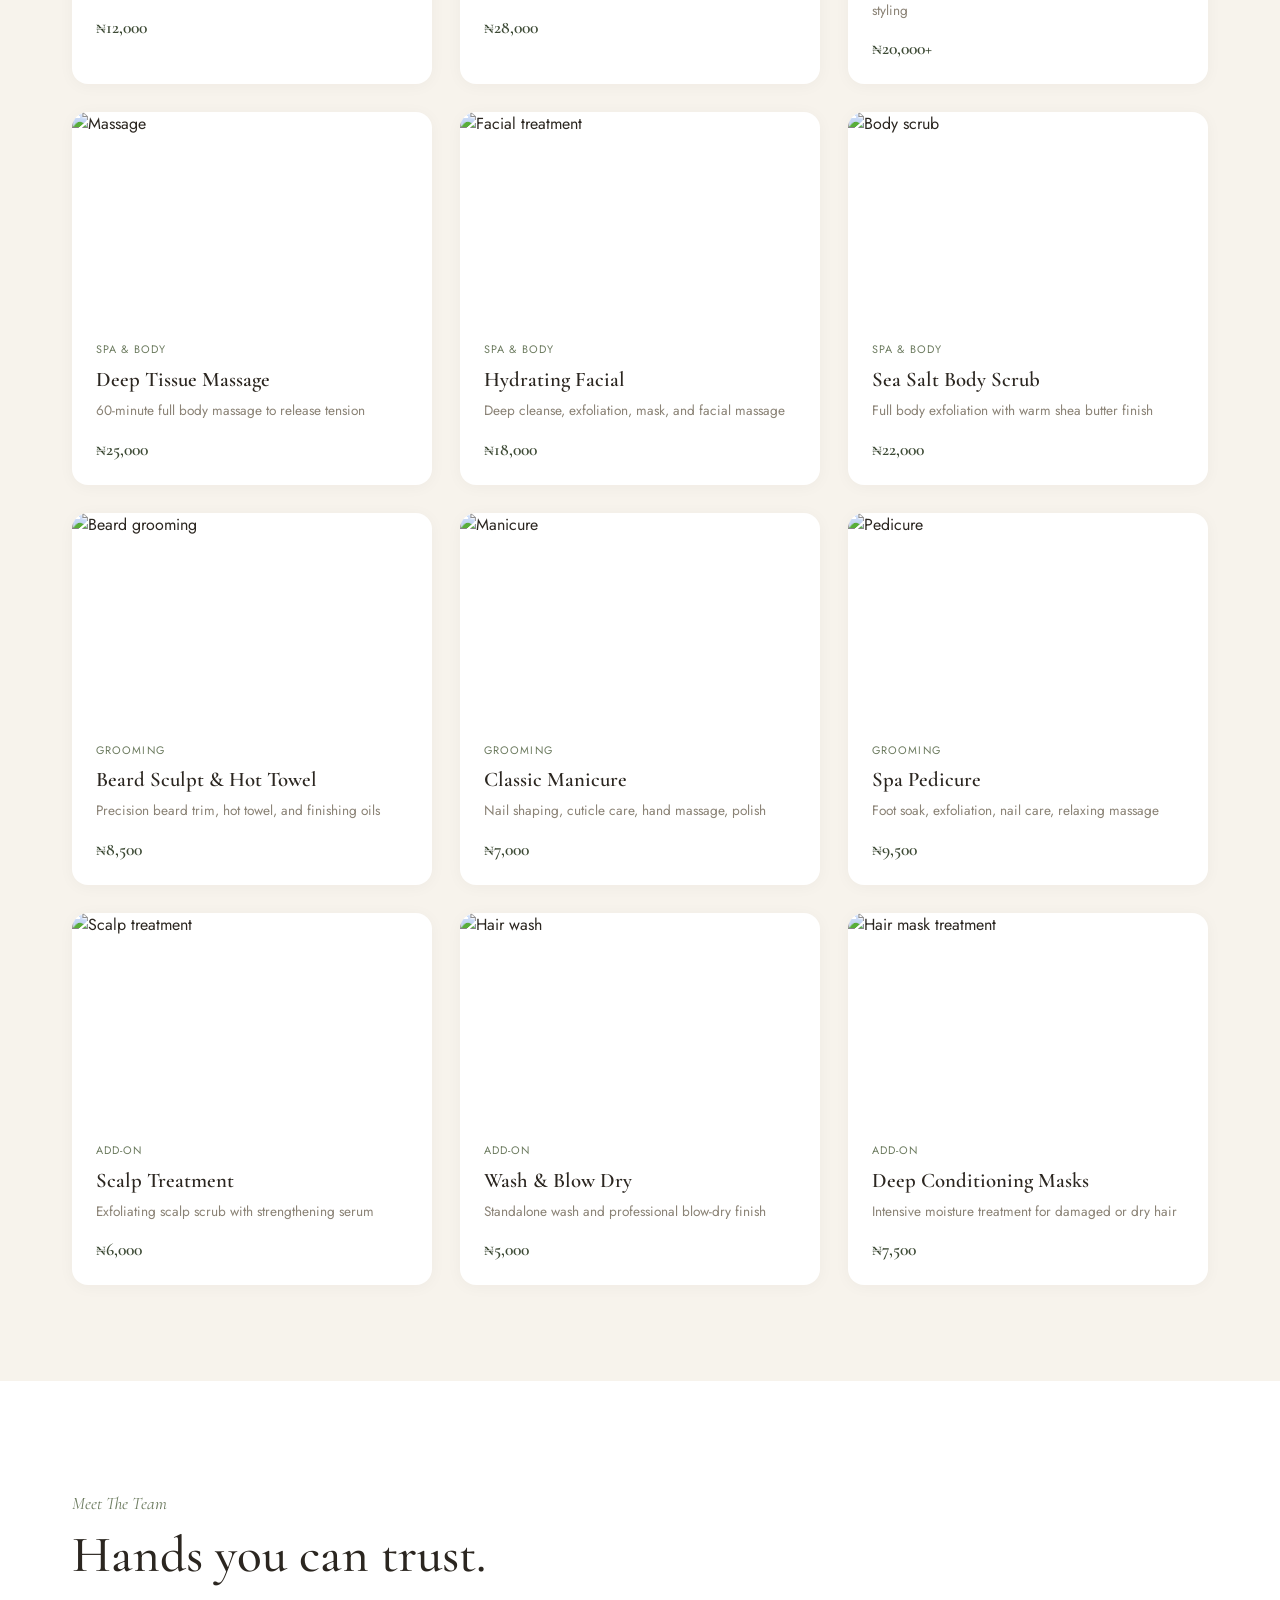
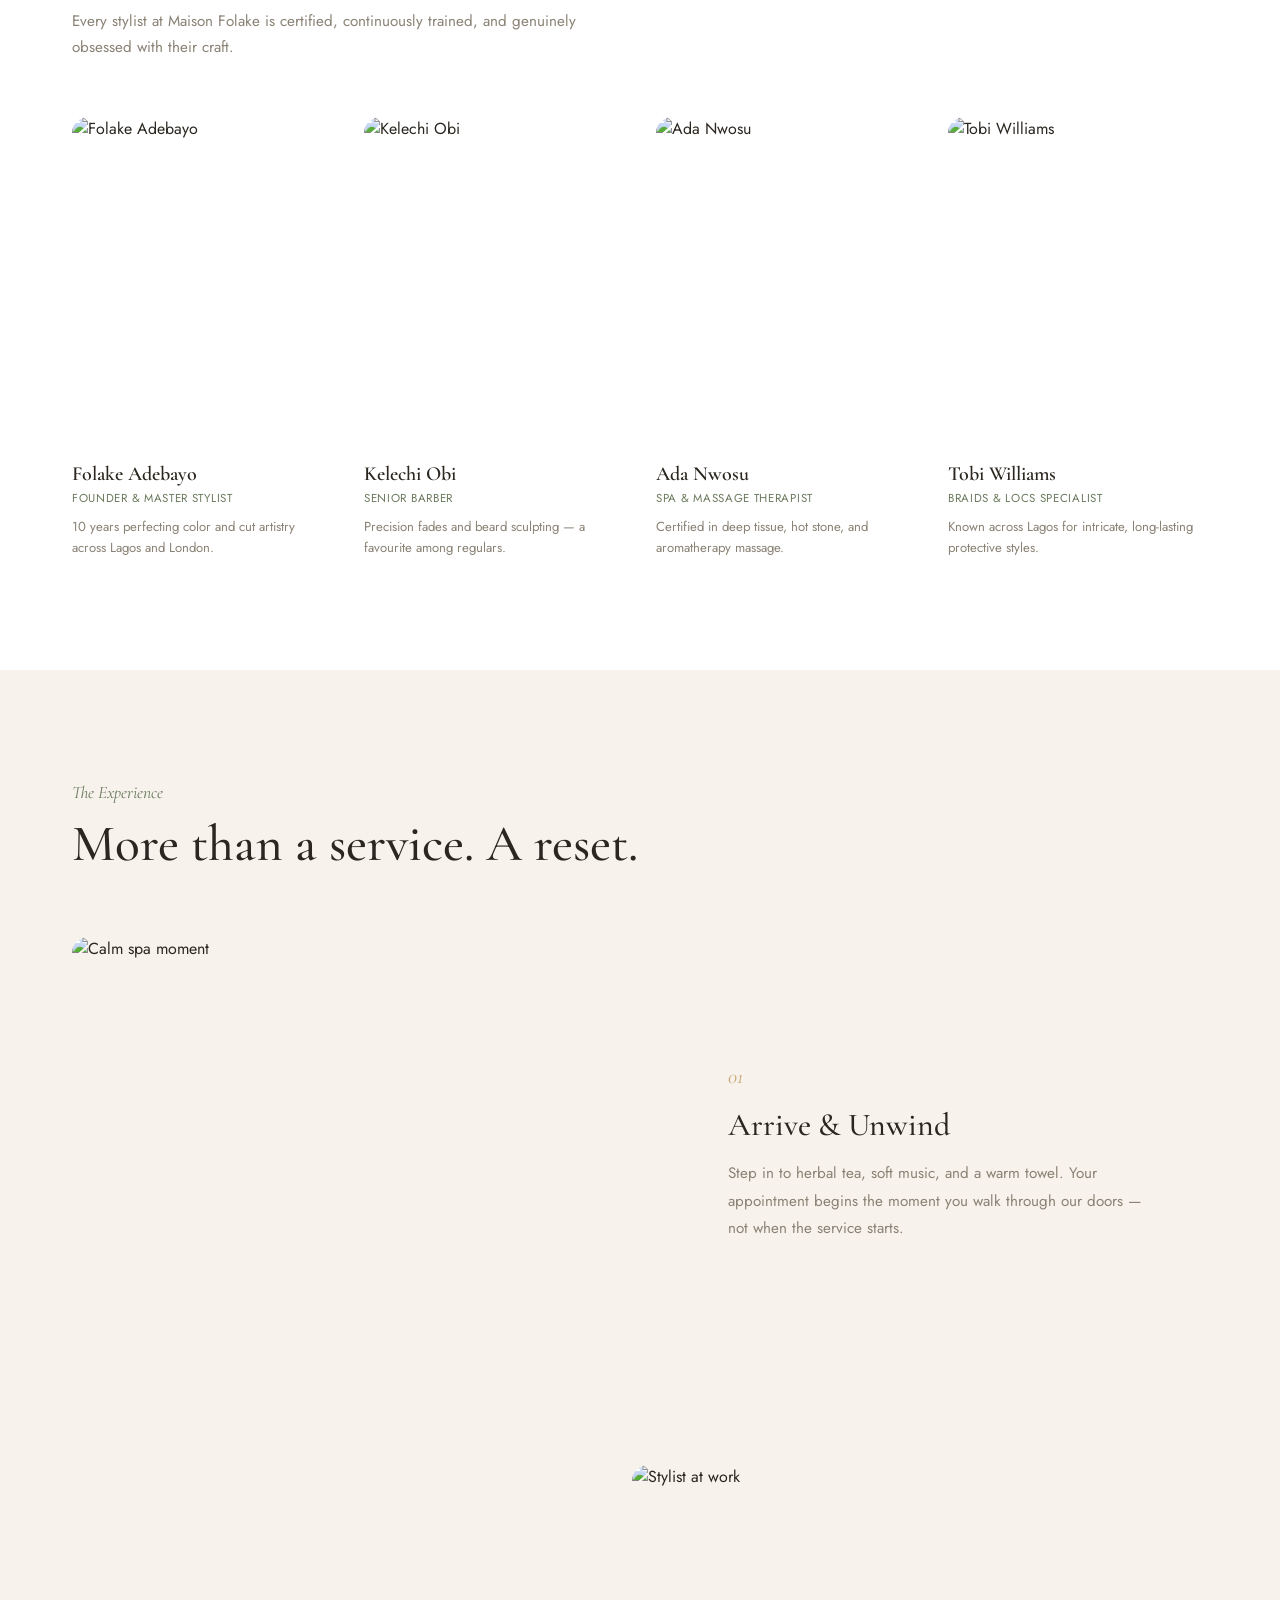
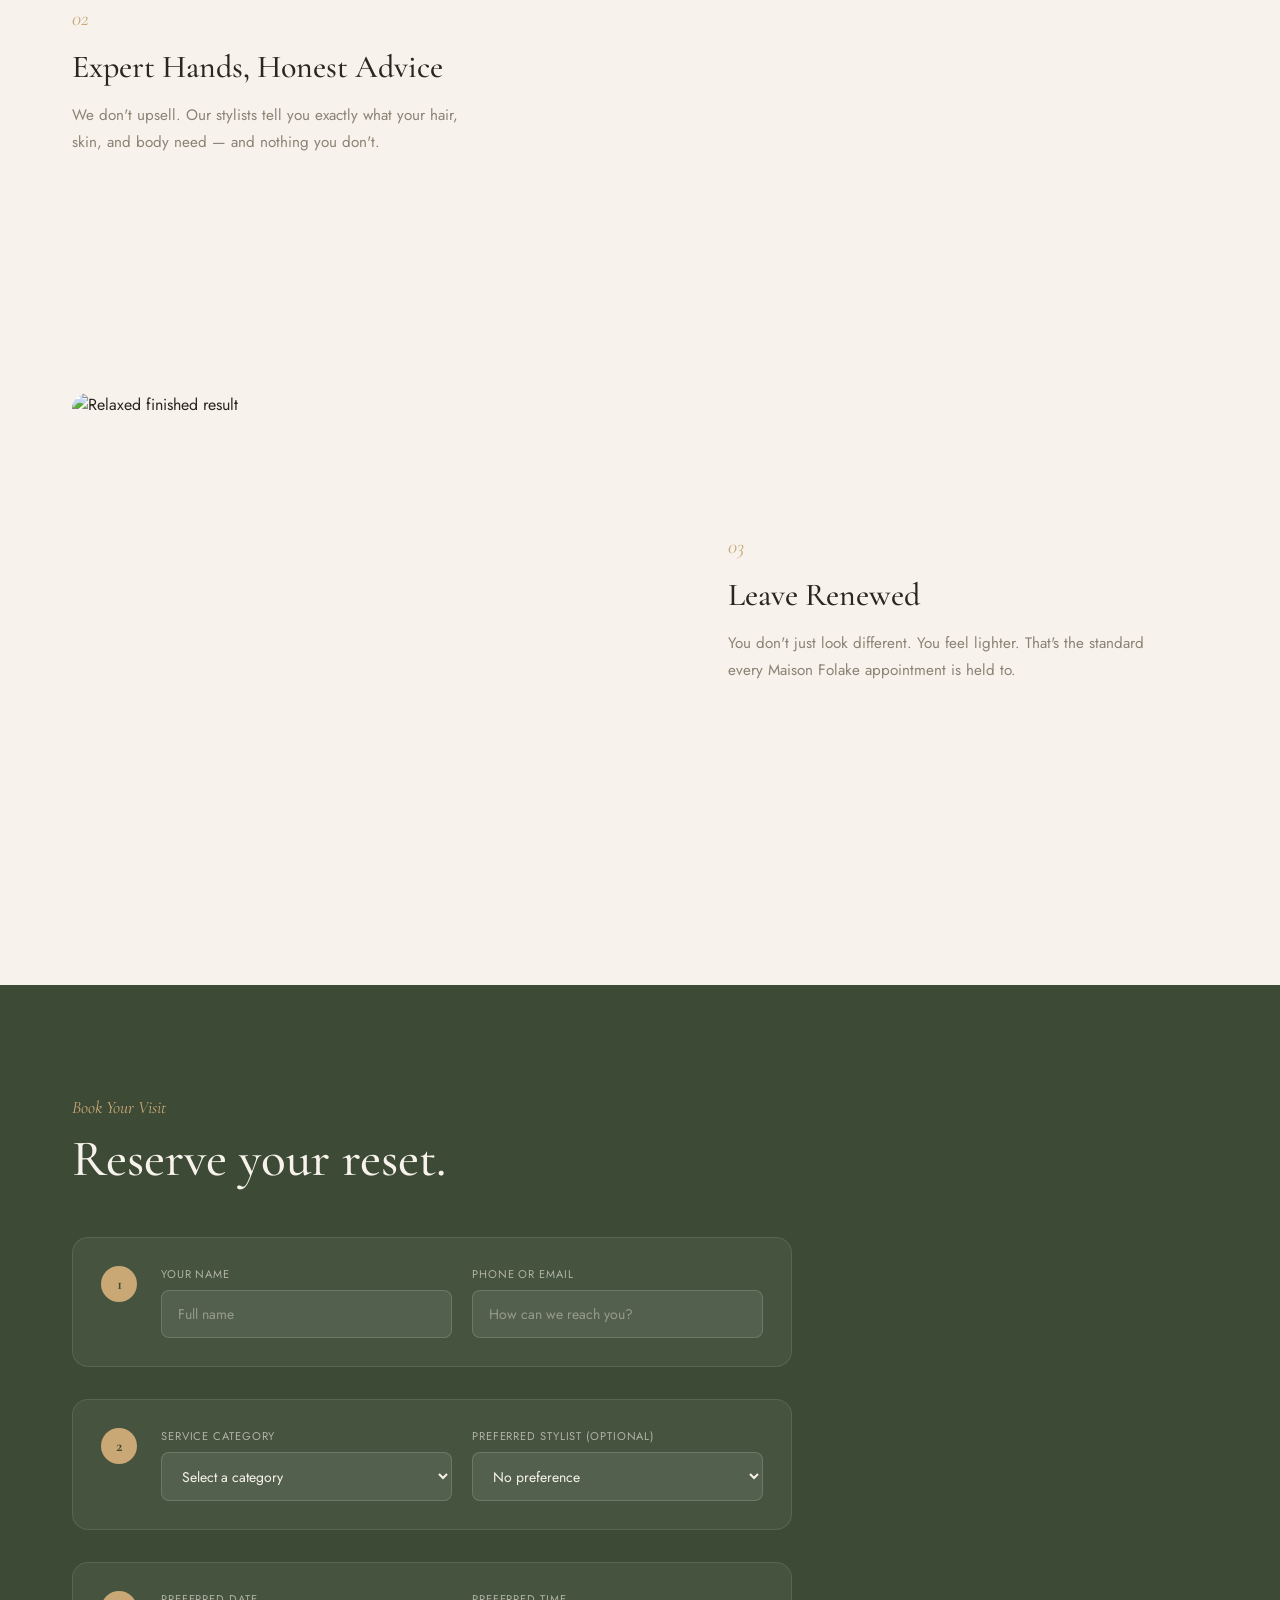
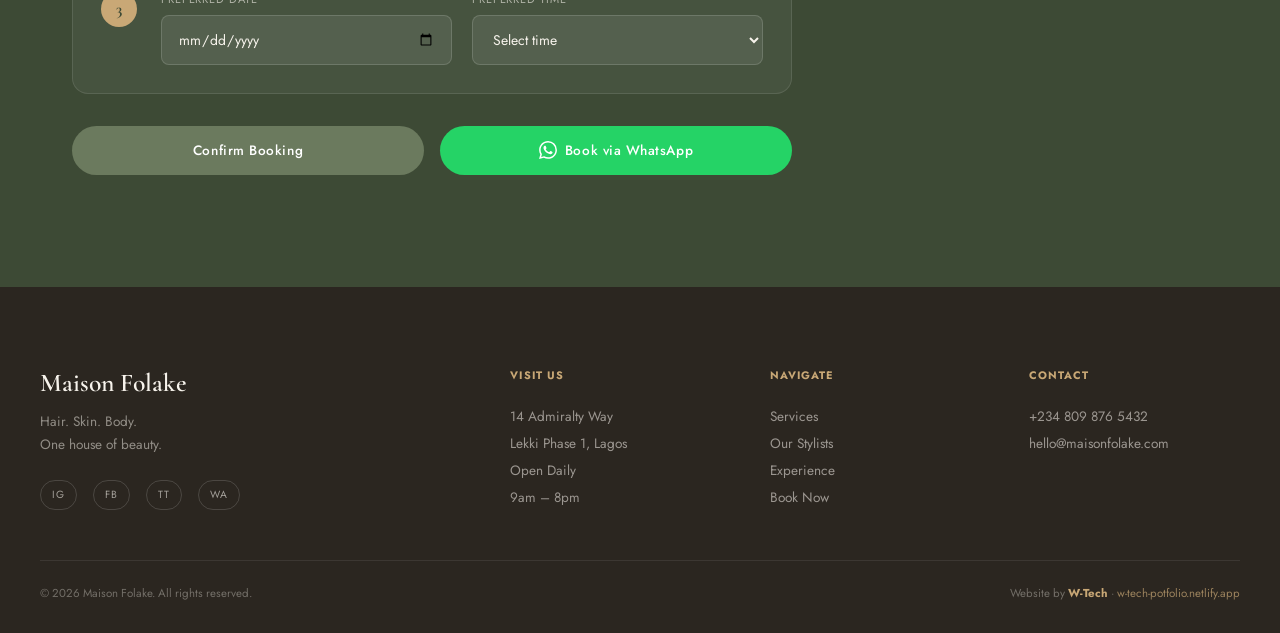
==== commit 9e4e6927: "Update index.html" ====
--- a/index.html
+++ b/index.html
@@ -225,7 +225,7 @@
 
         <div class="service-card" data-category="grooming">
           <div class="service-img">
-            <img src="https://images.unsplash.com/photo-1519014816548-bf5fe059798b?w=400&q=80" alt="Pedicure" />
+            <img src="salon-images/pedicure.jpg" alt="Pedicure" />
           </div>
           <div class="service-info">
             <span class="service-cat">Grooming</span>
@@ -237,7 +237,7 @@
 
         <div class="service-card" data-category="addons">
           <div class="service-img">
-            <img src="https://images.unsplash.com/photo-1519415943484-9fa1873496d4?w=400&q=80" alt="Scalp treatment" />
+            <img src="salon-images/scalp.jpg" alt="Scalp treatment" />
           </div>
           <div class="service-info">
             <span class="service-cat">Add-on</span>
@@ -249,7 +249,7 @@
 
         <div class="service-card" data-category="addons">
           <div class="service-img">
-            <img src="https://images.unsplash.com/photo-1522338242992-e1a54906a8da?w=400&q=80" alt="Hair wash" />
+            <img src="salon-images/wash.jpg" alt="Hair wash" />
           </div>
           <div class="service-info">
             <span class="service-cat">Add-on</span>
@@ -261,11 +261,11 @@
 
         <div class="service-card" data-category="addons">
           <div class="service-img">
-            <img src="https://images.unsplash.com/photo-1607779097040-26e80aa78e66?w=400&q=80" alt="Hair mask treatment" />
+            <img src="salon-images/mask.jpg" alt="Hair mask treatment" />
           </div>
           <div class="service-info">
             <span class="service-cat">Add-on</span>
-            <h3>Deep Conditioning Mask</h3>
+            <h3>Deep Conditioning Masks</h3>
             <p>Intensive moisture treatment for damaged or dry hair</p>
             <span class="service-price">₦7,500</span>
           </div>
@@ -450,7 +450,7 @@
             </div>
           </div>
         </div>
-        
+
 <div class="form-btns">
   <button type="submit" class="btn btn-sage">Confirm Booking</button>
   <a class="btn btn-whatsapp" id="whatsappBtn" target="_blank">
